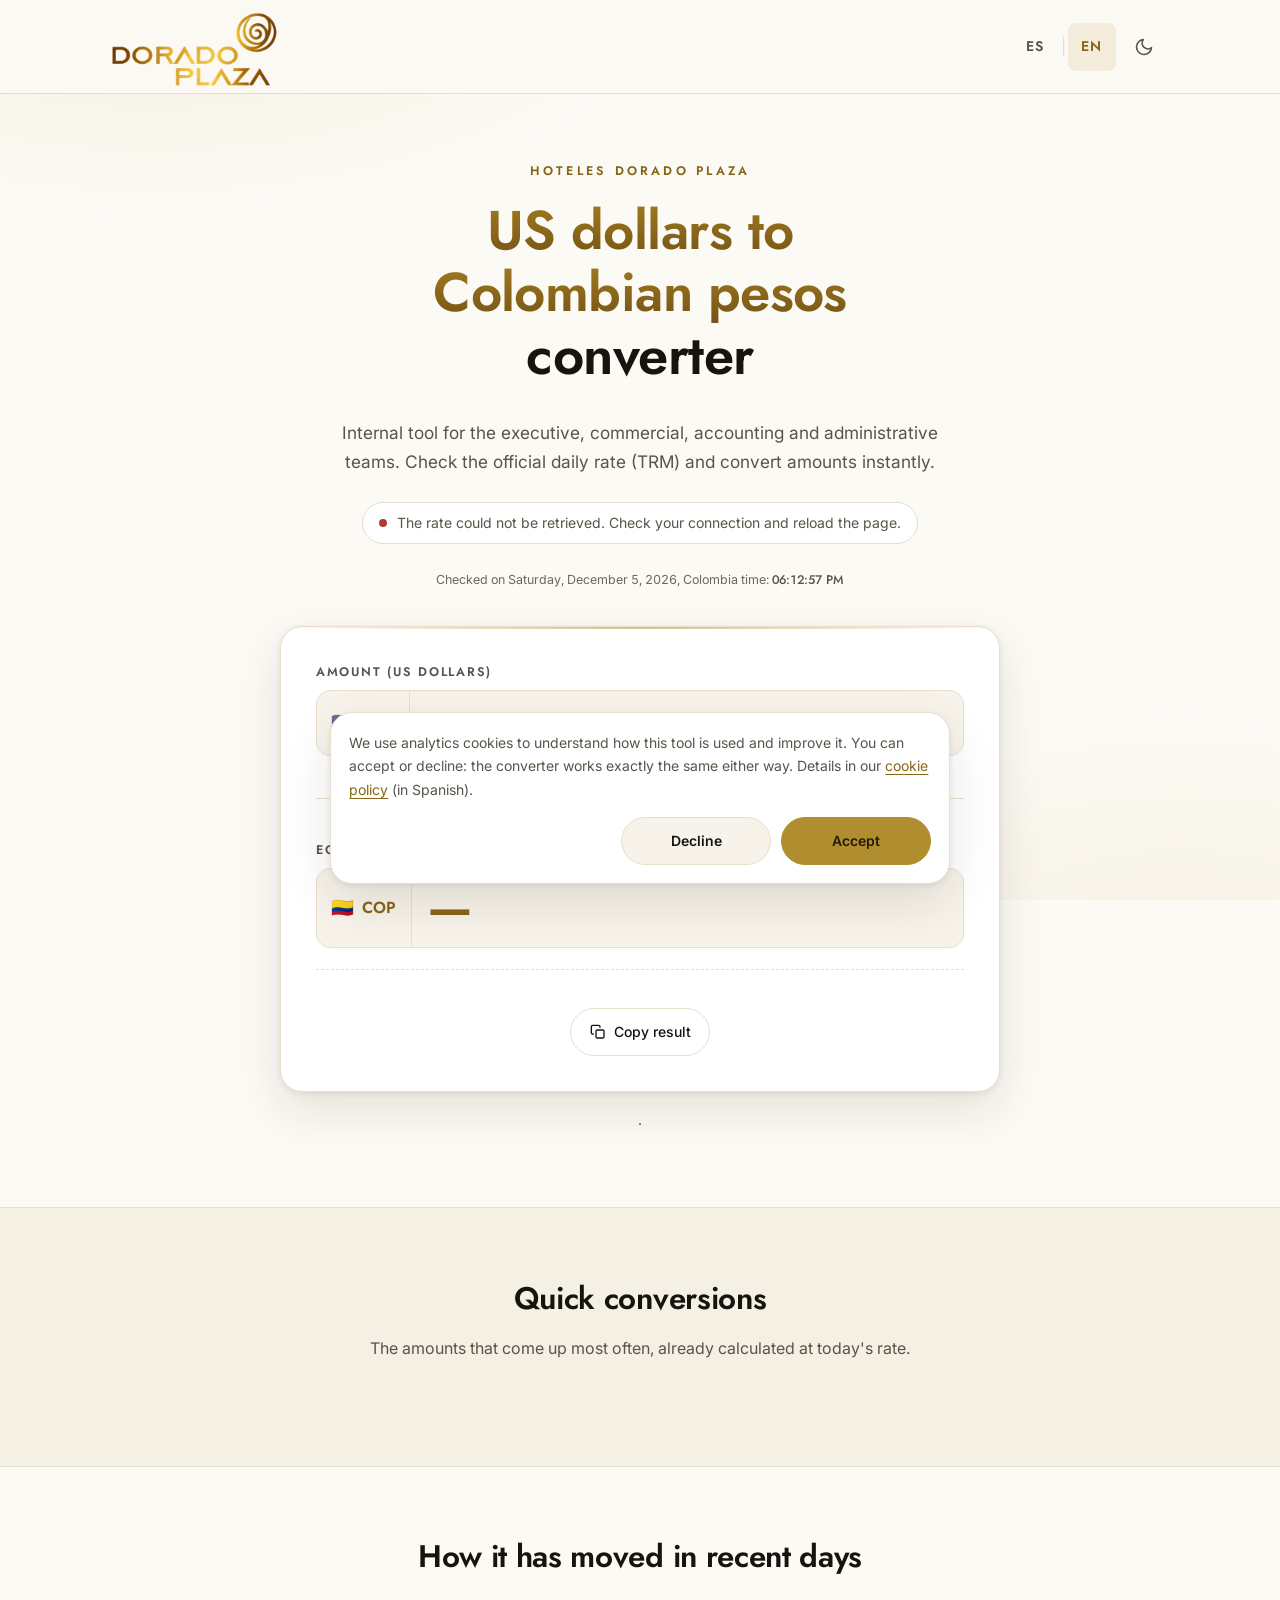
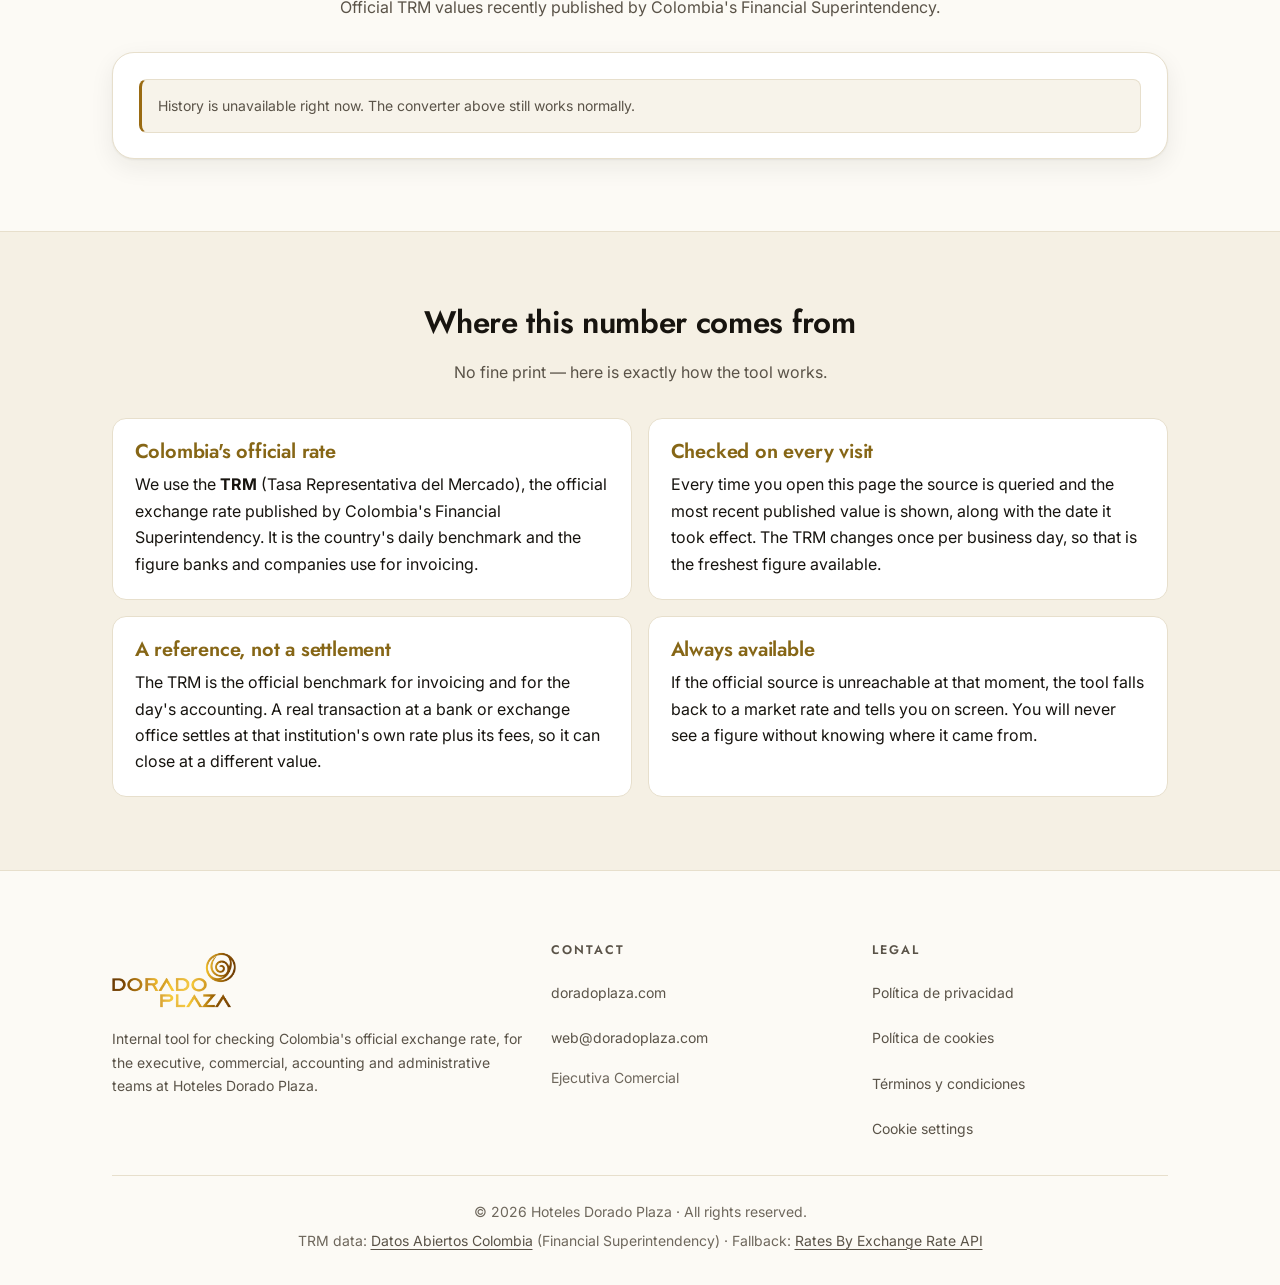
==== en/index.html @ 60d84f9d "Add files via upload" ====
<!DOCTYPE html>
<!-- ===========================================================
     CONVERTIDOR USD ⇄ COP — Hoteles Dorado Plaza
     Archivo: en/index.html (versión en INGLÉS)
     Qué es: herramienta de conversión de dólares estadounidenses a
             pesos colombianos y viceversa, con la TRM oficial.
     Para quién: las áreas EJECUTIVA, COMERCIAL, CONTABLE y
             ADMINISTRATIVA del hotel. NO es una herramienta para
             huéspedes: es un instrumento de trabajo interno.
     Función: consultar la TRM del día para facturar, cotizar y
              cuadrar cuentas. No es una página de venta y por eso no
              lleva CTAs comerciales.
     Sentido por defecto: en inglés arranca en USD → COP (quien entra
             en inglés llega con dólares). En español arranca al revés.
     Depende de: css/styles.css y js/script.js
     Versión en español (prioritaria): ../index.html
     =========================================================== -->
<html lang="en">
<head>
  <meta charset="UTF-8">
  <meta name="viewport" content="width=device-width, initial-scale=1">

  <!-- ===========================================================
       SEO — título, descripción y canonical
       Ojo: el dominio final está {POR CONFIRMAR}. Mientras tanto se
       usa la URL provisional de Cloudflare Pages. Cuando JX tenga el
       dominio, hay que cambiarlo aquí, en en/index.html, en las
       páginas legales, en sitemap.xml, robots.txt y llms.txt.
       =========================================================== -->
  <title>US Dollar to Colombian Peso Converter | Hoteles Dorado Plaza</title>
  <meta name="description" content="Check Colombia's official daily exchange rate (TRM) and convert US dollars to Colombian pesos. Internal tool by Hoteles Dorado Plaza for its executive, commercial and accounting teams.">
  <link rel="canonical" href="https://convertidor-dorado-plaza.pages.dev/en/">
  <meta name="robots" content="index, follow, max-snippet:-1, max-image-preview:large, max-video-preview:-1">
  <meta name="author" content="Hoteles Dorado Plaza">
  <!-- El color de la barra del navegador en móvil. Arranca en blanco
       porque el tema claro es el primordial; el JS lo cambia si el
       usuario activa el modo oscuro. -->
  <meta name="theme-color" content="#FFFFFF" id="meta-tema">

  <!-- ===========================================================
       ANTI-PARPADEO DEL TEMA
       Qué es: la ÚNICA porción de JavaScript embebida en el HTML de
       todo el proyecto. Es una excepción deliberada a la regla de
       "todo el JS va en js/script.js", y tiene un motivo concreto:

       js/script.js se carga con defer, o sea que corre DESPUÉS de que
       el navegador pinta la página. Si el usuario dejó activado el modo
       oscuro, la página se pintaría primero en blanco y medio segundo
       después saltaría a negro. Ese fogonazo blanco es muy molesto de
       noche, que es justo cuando se usa el modo oscuro.

       Esto se ejecuta antes de pintar nada y deja el tema ya puesto.
       Por eso va aquí, es mínimo y no hace nada más.
       ⚠ Si se cambia la clave "dp_tema_v1", cambiarla también en
         CFG.TEMA_KEY de js/script.js.
       =========================================================== -->
  <script>
    (function () {
      try {
        if (localStorage.getItem("dp_tema_v1") === "oscuro") {
          document.documentElement.setAttribute("data-tema", "oscuro");
          var m = document.getElementById("meta-tema");
          if (m) m.setAttribute("content", "#0E0E10");
        }
      } catch (e) { /* modo incógnito: se queda en el tema claro */ }
    })();
  </script>

  <!-- Idiomas: el x-default apunta al español porque es la versión prioritaria -->
  <link rel="alternate" hreflang="es" href="https://convertidor-dorado-plaza.pages.dev/">
  <link rel="alternate" hreflang="en" href="https://convertidor-dorado-plaza.pages.dev/en/">
  <link rel="alternate" hreflang="x-default" href="https://convertidor-dorado-plaza.pages.dev/">
  <link rel="sitemap" type="application/xml" href="../sitemap.xml">

  <!-- Open Graph — vista previa al compartir en WhatsApp, Facebook, etc.
       La URL de la imagen va ABSOLUTA: si es relativa, no se muestra. -->
  <meta property="og:type" content="website">
  <meta property="og:site_name" content="Hoteles Dorado Plaza">
  <meta property="og:locale" content="en_US">
  <meta property="og:locale:alternate" content="es_CO">
  <meta property="og:title" content="US Dollar to Colombian Peso Converter | Hoteles Dorado Plaza">
  <meta property="og:description" content="Colombia's official daily rate (TRM) and USD ⇄ COP conversion. Internal tool by Hoteles Dorado Plaza for its executive, commercial and accounting teams.">
  <meta property="og:url" content="https://convertidor-dorado-plaza.pages.dev/en/">
  <meta property="og:image" content="https://convertidor-dorado-plaza.pages.dev/img/og-convertidor-dolar-peso-dorado-plaza.webp">
  <meta property="og:image:width" content="1200">
  <meta property="og:image:height" content="630">
  <meta property="og:image:alt" content="US dollar to Colombian peso converter by Hoteles Dorado Plaza">

  <meta name="twitter:card" content="summary_large_image">
  <meta name="twitter:title" content="US Dollar to Colombian Peso Converter | Hoteles Dorado Plaza">
  <meta name="twitter:description" content="Colombia's official daily rate (TRM) and USD ⇄ COP conversion for the administrative teams at Hoteles Dorado Plaza.">
  <meta name="twitter:image" content="https://convertidor-dorado-plaza.pages.dev/img/og-convertidor-dolar-peso-dorado-plaza.webp">

  <!-- Geo tags: la cadena opera en Cartagena y Barranquilla, Colombia -->
  <meta name="geo.region" content="CO">
  <meta name="geo.placename" content="Cartagena de Indias, Colombia">

  <!-- Iconos. Única excepción a la regla WebP: ningún navegador
       soporta favicons en WebP. -->
  <link rel="icon" href="../img/favicon.ico" sizes="any">
  <link rel="icon" type="image/png" href="../img/favicon.png">
  <link rel="apple-touch-icon" href="../img/apple-touch-icon.png">
  <link rel="manifest" href="../site.webmanifest">

  <!-- Tipografías cargadas sin bloquear el render (preload + onload).
       Jost para títulos y cifras (geométrica, del mismo aire que el
       logo) e Inter para el texto corrido. -->
  <link rel="preconnect" href="https://fonts.googleapis.com">
  <link rel="preconnect" href="https://fonts.gstatic.com" crossorigin>
  <link rel="preload" as="style"
        href="https://fonts.googleapis.com/css2?family=Inter:wght@400;500;600&family=Jost:wght@400;500;600&display=swap"
        onload="this.onload=null;this.rel='stylesheet'">
  <noscript>
    <link rel="stylesheet"
          href="https://fonts.googleapis.com/css2?family=Inter:wght@400;500;600&family=Jost:wght@400;500;600&display=swap">
  </noscript>

  <link rel="stylesheet" href="../css/styles.css">

  <!-- ===========================================================
       JSON-LD — datos estructurados
       Qué incluye: WebSite, la Organización (la cadena hotelera) y
       WebApplication (esto es una herramienta, no una tienda; por eso
       no lleva Product ni Offer).
       Ojo: los datos marcados {POR CONFIRMAR} deben completarse antes
       de publicar, nunca inventarse.
       =========================================================== -->
  <script type="application/ld+json">
  {
    "@context": "https://schema.org",
    "@graph": [
      {
        "@type": "WebSite",
        "@id": "https://convertidor-dorado-plaza.pages.dev/en/#website",
        "url": "https://convertidor-dorado-plaza.pages.dev/en/",
        "name": "USD ⇄ COP Converter · Hoteles Dorado Plaza",
        "inLanguage": "en-US",
        "publisher": { "@id": "https://convertidor-dorado-plaza.pages.dev/#organizacion" }
      },
      {
        "@type": "Organization",
        "@id": "https://convertidor-dorado-plaza.pages.dev/#organizacion",
        "name": "Hoteles Dorado Plaza",
        "url": "https://doradoplaza.com/",
        "logo": "https://convertidor-dorado-plaza.pages.dev/img/logo-hoteles-dorado-plaza.webp",
        "areaServed": "CO",
        "email": "web@doradoplaza.com",
        "contactPoint": {
          "@type": "ContactPoint",
          "contactType": "Ejecutiva Comercial",
          "email": "web@doradoplaza.com",
          "areaServed": "CO",
          "availableLanguage": ["es", "en"]
        }
      },
      {
        "@type": "WebApplication",
        "@id": "https://convertidor-dorado-plaza.pages.dev/en/#app",
        "name": "US dollar to Colombian peso converter",
        "url": "https://convertidor-dorado-plaza.pages.dev/en/",
        "applicationCategory": "FinanceApplication",
        "operatingSystem": "All (web browser)",
        "inLanguage": ["es-CO", "en-US"],
        "isAccessibleForFree": true,
        "offers": { "@type": "Offer", "price": "0", "priceCurrency": "COP" },
        "publisher": { "@id": "https://convertidor-dorado-plaza.pages.dev/#organizacion" }
      }
    ]
  }
  </script>
</head>

<body>
  <!-- Skip link: primer elemento enfocable, para navegación por teclado -->
  <a class="skip-link" href="#contenido">Skip to content</a>

  <!-- ===========================================================
       SECCIÓN: CABECERA
       Qué es: barra fija con el logo del hotel y el selector ES | EN.
       Función: identidad de marca y cambio de idioma manual.
       Depende de: .cabecera en css/styles.css
       =========================================================== -->
  <header class="cabecera">
    <div class="contenedor cabecera__fila">
      <a class="cabecera__logo" href="index.html" aria-label="Hoteles Dorado Plaza converter, back to top">
        <img src="../img/logo-hoteles-dorado-plaza.webp"
             alt="Hoteles Dorado Plaza logo"
             width="900" height="493" fetchpriority="high">
      </a>

      <!-- Los enlaces internos van en ruta RELATIVA (../index.html desde /en/)
           y no en ruta absoluta (/, /en/). Así la web funciona igual abierta
           desde una carpeta local, desde una subcarpeta del hosting o desde
           la raíz del dominio. La URL "oficial" para buscadores la fija el
           canonical del <head>, que sí es absoluta. -->
      <div class="acciones-cabecera">
        <nav class="idioma" aria-label="Language selector">
          <a class="idioma__link" href="../index.html" data-idioma="es" lang="es"
             aria-label="Ver esta página en español">ES</a>
          <span class="idioma__sep" aria-hidden="true">|</span>
          <a class="idioma__link" href="index.html" aria-current="page" data-idioma="en" lang="en"
             aria-label="View this page in English">EN</a>
        </nav>

        <!-- Botón de tema. El aria-label y el aria-pressed los mantiene
             al día js/script.js; aquí van con el valor del tema claro,
             que es con el que siempre abre la web. -->
        <button class="btn-tema" id="btn-tema" type="button"
                aria-pressed="false" aria-label="Switch to dark mode">
          <svg class="btn-tema__luna" viewBox="0 0 24 24" fill="none" stroke="currentColor"
               stroke-width="2" stroke-linecap="round" stroke-linejoin="round" aria-hidden="true">
            <path d="M21 12.8A9 9 0 1 1 11.2 3a7 7 0 0 0 9.8 9.8Z"></path>
          </svg>
          <svg class="btn-tema__sol" viewBox="0 0 24 24" fill="none" stroke="currentColor"
               stroke-width="2" stroke-linecap="round" stroke-linejoin="round" aria-hidden="true">
            <circle cx="12" cy="12" r="4"></circle>
            <path d="M12 2v2M12 20v2M4.9 4.9l1.4 1.4M17.7 17.7l1.4 1.4M2 12h2M20 12h2M4.9 19.1l1.4-1.4M17.7 6.3l1.4-1.4"></path>
          </svg>
        </button>
      </div>
    </div>
  </header>

  <main id="contenido">

    <!-- ===========================================================
         SECCIÓN: HERO
         Qué es: título de la herramienta, explicación en una línea y
                 la píldora con el estado de la tasa.
         Función: que en dos segundos se entienda qué hace y con qué
                  dato trabaja.
         Depende de: .hero y .estado en css/styles.css; el texto de
                     #estado-texto lo escribe js/script.js
         =========================================================== -->
    <section class="hero">
      <div class="contenedor">
        <span class="hero__marca">Hoteles Dorado Plaza</span>

        <!-- ▼▼▼ ZONA EDITABLE · TEXTOS ▼▼▼
             QUÉ CAMBIAR: solo el título (h1) y el párrafo de abajo.
             CÓMO: cambia el texto que está entre > y < sin borrar las etiquetas.
             LÍMITE: título máx. 45 caracteres; párrafo máx. 180 caracteres
                     (más largo desacomoda el hero en pantallas de 380px).

             ⚠ EL h1 DICE EL SENTIDO EN QUE ABRE ESTE IDIOMA.
               En inglés abre en dólares → pesos, así que el h1 dice
               "US dollars to Colombian pesos". En ../index.html abre al revés
               y el h1 dice lo contrario. Los dos son correctos: NO igualarlos.
               Si algún día se cambia el sentido de arranque (estado.sentido
               en js/script.js), hay que cambiar también este título.

             ⚠ SE REPITE EN: el <title>, la meta description y el og:title
               del <head> de ESTE archivo, que aquí sí van en el mismo sentido.

             NO TOCAR: class, span, em, ni nada fuera de esta zona.
        -->
        <h1><em>US dollars to Colombian pesos</em> converter</h1>
        <p class="hero__bajada">
          Internal tool for the executive, commercial, accounting and administrative
          teams. Check the official daily rate (TRM) and convert amounts instantly.
        </p>
        <!-- ▲▲▲ FIN ZONA EDITABLE · TEXTOS ▲▲▲ -->

        <!-- Píldora de estado: qué tasa se usa y de qué fecha es.
             Empieza en "consultando" y el JS la completa al recibir el dato. -->
        <p class="estado is-cargando" id="estado" role="status" aria-live="polite">
          <span class="estado__punto" aria-hidden="true"></span>
          <span id="estado-texto">Checking today's rate…</span>
        </p>

        <!-- Sello de consulta: fecha larga y hora exacta de Colombia, con el
             reloj corriendo. Para el área contable es el respaldo de "a qué
             hora exacta se consultó esta tasa" al adjuntarla a un soporte.
             Lo rellena y lo refresca cada segundo js/script.js.
             Ojo: la hora es SIEMPRE la de Colombia (America/Bogota), aunque
             el computador esté configurado en otro país. -->
        <p class="estado-hora">
          <span id="hora-etiqueta"></span>
          <span class="estado-hora__reloj" id="hora-reloj"></span>
        </p>
      </div>
    </section>

    <!-- ===========================================================
         SECCIÓN: CONVERSOR
         Qué es: la calculadora en sí — campo de monto, botón para
                 invertir monedas y resultado grande.
         Función: es la razón de existir de la página. Todo lo demás
                  es apoyo.
         Depende de: .tarjeta, .campo y .resultado en css/styles.css;
                     toda la lógica está en js/script.js
         Nota: el campo empieza deshabilitado y el JS lo habilita
               cuando ya hay una tasa cargada, para que nadie escriba
               sobre un resultado vacío.
         =========================================================== -->
    <section class="conversor" aria-labelledby="titulo-conversor">
      <div class="contenedor">
        <h2 id="titulo-conversor" class="sr-only">Currency calculator</h2>

        <div class="tarjeta">
          <!-- Campo de entrada.
               ⚠ En inglés el conversor arranca en USD → COP y en español al
               revés (COP → USD). No es un descuido: quien entra en inglés
               llega con dólares; quien trabaja aquí piensa en pesos. El
               estado inicial lo fija js/script.js leyendo el <html lang>,
               así que si aquí se cambian las monedas hay que cambiarlo allá. -->
          <div class="campo">
            <label class="campo__etiqueta" for="monto" id="etiqueta-origen">Amount (US dollars)</label>
            <div class="campo__caja">
              <span class="campo__moneda" id="moneda-origen">
                <span class="campo__bandera" aria-hidden="true">🇺🇸</span> USD
              </span>
              <input class="campo__input" id="monto" type="text" inputmode="decimal"
                     value="100" placeholder="100" autocomplete="off" disabled
                     aria-describedby="resultado-detalle">
            </div>
          </div>

          <!-- Botón de invertir el sentido de la conversión -->
          <div class="invertir-fila">
            <button class="btn-invertir" id="btn-invertir" type="button"
                    aria-label="Swap: convert the other way around">
              <svg viewBox="0 0 24 24" fill="none" stroke="currentColor" stroke-width="2"
                   stroke-linecap="round" stroke-linejoin="round" aria-hidden="true">
                <path d="M7 4v13M7 17l-3-3M7 17l3-3"></path>
                <path d="M17 20V7M17 7l3 3M17 7l-3 3"></path>
              </svg>
            </button>
          </div>

          <!-- Campo de salida (solo lectura visual: el valor sale abajo) -->
          <div class="campo">
            <span class="campo__etiqueta" id="etiqueta-destino">Equals (Colombian pesos)</span>
            <div class="campo__caja">
              <span class="campo__moneda" id="moneda-destino">
                <span class="campo__bandera" aria-hidden="true">🇨🇴</span> COP
              </span>
              <output class="campo__input campo__salida" id="resultado" for="monto" aria-live="polite">—</output>
            </div>
          </div>

          <!-- Resultado en grande + acción de copiar -->
          <div class="resultado">
            <p class="resultado__detalle" id="resultado-detalle"></p>
            <div class="resultado__acciones">
              <button class="btn-sec" id="btn-copiar" type="button" data-copiar="">
                <svg viewBox="0 0 24 24" fill="none" stroke="currentColor" stroke-width="2"
                     stroke-linecap="round" stroke-linejoin="round" aria-hidden="true">
                  <rect x="9" y="9" width="12" height="12" rx="2"></rect>
                  <path d="M5 15H4a2 2 0 0 1-2-2V4a2 2 0 0 1 2-2h9a2 2 0 0 1 2 2v1"></path>
                </svg>
                <span class="btn-sec__txt">Copy result</span>
              </button>
            </div>
          </div>
        </div>

        <!-- Referencias inversas. El JS las rellena con la tasa vigente. -->
        <p class="resultado__detalle referencias">
          <span id="ref-usd"></span> · <span id="ref-cop"></span>
        </p>
      </div>
    </section>

    <!-- ===========================================================
         SECCIÓN: EQUIVALENCIAS RÁPIDAS
         Qué es: montos frecuentes ya convertidos.
         Función: resolver de un vistazo los montos que más se repiten
                  en el día a día administrativo, sin escribir nada.
                  Cambia sola al invertir el sentido.
         Depende de: #tabla-equivalencias, que rellena js/script.js
         =========================================================== -->
    <section class="bloque bloque--alt" aria-labelledby="titulo-equivalencias">
      <div class="contenedor">
        <div class="bloque__cabeza">
          <h2 id="titulo-equivalencias">Quick conversions</h2>
          <p>The amounts that come up most often, already calculated at today's rate.</p>
        </div>
        <ul class="equivalencias" id="tabla-equivalencias"></ul>
      </div>
    </section>

    <!-- ===========================================================
         SECCIÓN: HISTORIAL DE 7 DÍAS
         Qué es: gráfico de línea y lista con los últimos valores.
         Función: dar contexto — si el dólar viene subiendo o bajando.
         Depende de: #historial-caja, #grafico-historial y
                     #lista-historial; los dibuja js/script.js con los
                     datos de la fuente oficial.
         Ojo: si la fuente oficial no responde, aquí sale una nota y la
              conversión de arriba sigue funcionando igual.
         =========================================================== -->
    <section class="bloque" aria-labelledby="titulo-historial">
      <div class="contenedor">
        <div class="bloque__cabeza">
          <h2 id="titulo-historial">How it has moved in recent days</h2>
          <p>Official TRM values recently published by Colombia's Financial Superintendency.</p>
        </div>

        <div class="historial__caja" id="historial-caja">
          <div class="historial__grafico" id="grafico-historial"></div>
          <ul class="historial__lista" id="lista-historial"></ul>
        </div>
      </div>
    </section>

    <!-- ===========================================================
         SECCIÓN: INFORMACIÓN
         Qué es: cuatro tarjetas explicando la TRM, cada cuánto se
                 consulta, el alcance de la herramienta y qué pasa si
                 la fuente oficial no responde.
         Función: transparencia y SEO real — este texto está escrito en
                  el HTML, no inyectado por JavaScript.
         Ojo: es la última sección de la página. Aquí abajo iba el
              acordeón de preguntas frecuentes, retirado por decisión
              de JX. No reponerlo sin que él lo pida.
         =========================================================== -->
    <section class="bloque bloque--alt" aria-labelledby="titulo-info">
      <div class="contenedor">
        <div class="bloque__cabeza">
          <h2 id="titulo-info">Where this number comes from</h2>
          <p>No fine print — here is exactly how the tool works.</p>
        </div>

        <div class="info">
          <article class="info__tarjeta">
            <h3>Colombia's official rate</h3>
            <p>
              We use the <strong>TRM</strong> (Tasa Representativa del Mercado), the official
              exchange rate published by Colombia's Financial Superintendency. It is the
              country's daily benchmark and the figure banks and companies use for invoicing.
            </p>
          </article>

          <article class="info__tarjeta">
            <h3>Checked on every visit</h3>
            <p>
              Every time you open this page the source is queried and the most recent published
              value is shown, along with the date it took effect. The TRM changes once per
              business day, so that is the freshest figure available.
            </p>
          </article>

          <article class="info__tarjeta">
            <h3>A reference, not a settlement</h3>
            <p>
              The TRM is the official benchmark for invoicing and for the day's accounting.
              A real transaction at a bank or exchange office settles at that institution's
              own rate plus its fees, so it can close at a different value.
            </p>
          </article>

          <article class="info__tarjeta">
            <h3>Always available</h3>
            <p>
              If the official source is unreachable at that moment, the tool falls back to a
              market rate and tells you on screen. You will never see a figure without knowing
              where it came from.
            </p>
          </article>
        </div>
      </div>
    </section>

  </main>

  <!-- ===========================================================
       SECCIÓN: PIE DE PÁGINA
       Qué es: enlace a la web del hotel, páginas legales, aviso de
               copyright y crédito de la fuente de datos.
       Función: cerrar el sitio con lo institucional y lo obligatorio.
       Ojo: esta página NO lleva crédito de JX Company — JX lo pidió
            expresamente para este proyecto.
       =========================================================== -->
  <footer class="pie">
    <div class="contenedor">
      <div class="pie__grid">

        <div>
          <div class="pie__logo">
            <img src="../img/logo-hoteles-dorado-plaza.webp"
                 alt="Hoteles Dorado Plaza logo"
                 width="900" height="493" loading="lazy">
          </div>
          <p class="pie__texto">
            Internal tool for checking Colombia's official exchange rate, for the executive,
            commercial, accounting and administrative teams at Hoteles Dorado Plaza.
          </p>
        </div>

        <!-- ▼▼▼ ZONA EDITABLE · CONTACTO ▼▼▼
             QUÉ CAMBIAR: la dirección web del hotel y el correo de contacto.
             CÓMO: cambia el texto entre > y <, y el href del enlace.
             EJEMPLO: href="https://doradoplaza.com/" → href="https://otrodominio.com/"
             LÍMITE: el correo debe ser uno real y atendido.
             ⚠ SE REPITE EN: el JSON-LD "Organization" → "url" (dentro del <head>
               de este archivo y de en/index.html), y en las tres páginas legales
               (privacidad.html, cookies.html, terminos.html).
               SI CAMBIA, HAY QUE CAMBIARLO EN TODOS.
             NO TOCAR: class, li, ul, ni nada fuera de esta zona.
        -->
        <nav aria-labelledby="pie-hotel">
          <h2 id="pie-hotel">Contact</h2>
          <ul class="pie__lista">
            <li>
              <a class="js-salida-hotel" href="https://doradoplaza.com/" target="_blank" rel="noopener">
                doradoplaza.com
              </a>
            </li>
            <li>
              <a href="mailto:web@doradoplaza.com">web@doradoplaza.com</a>
            </li>
            <li>
              <span class="pie__rol" lang="es">Ejecutiva Comercial</span>
            </li>
          </ul>
        </nav>
        <!-- ▲▲▲ FIN ZONA EDITABLE · CONTACTO ▲▲▲ -->

        <nav aria-labelledby="pie-legal">
          <h2 id="pie-legal">Legal</h2>
          <ul class="pie__lista">
            <li><a href="../privacidad.html" lang="es">Política de privacidad</a></li>
            <li><a href="../cookies.html" lang="es">Política de cookies</a></li>
            <li><a href="../terminos.html" lang="es">Términos y condiciones</a></li>
            <li><button class="pie__boton js-config-cookies" type="button">Cookie settings</button></li>
          </ul>
        </nav>
      </div>

      <div class="pie__legal">
        <p>© <span id="anio">2026</span> Hoteles Dorado Plaza · All rights reserved.</p>
        <p class="pie__fuente">
          TRM data: <a href="https://www.datos.gov.co/" target="_blank" rel="noopener">Datos Abiertos Colombia</a>
          (Financial Superintendency) · Fallback:
          <a href="https://www.exchangerate-api.com" target="_blank" rel="noopener">Rates By Exchange Rate API</a>
        </p>
      </div>
    </div>
  </footer>

  <!-- ===========================================================
       BANNER DE COOKIES
       Qué es: aviso de consentimiento con Aceptar y Rechazar del
               mismo peso visual.
       Función: cumplir la Resolución 32.126 de 2022 de la SIC —
                en Colombia el consentimiento debe ser previo y
                expreso. Google Analytics NO se carga hasta aceptar.
       Depende de: #cookies en css/styles.css y de la función
                   iniciarCookies() de js/script.js
       =========================================================== -->
  <aside class="cookies" id="cookies" aria-hidden="true" aria-label="Cookie notice">
    <p class="cookies__texto">
      We use analytics cookies to understand how this tool is used and improve it.
      You can accept or decline: the converter works exactly the same either way.
      Details in our <a href="../cookies.html" lang="es">cookie policy</a> (in Spanish).
    </p>
    <div class="cookies__botones">
      <button class="cookies__btn" id="cookies-rechazar" type="button">Decline</button>
      <button class="cookies__btn cookies__btn--ok" id="cookies-aceptar" type="button">Accept</button>
    </div>
  </aside>

  <script src="../js/script.js" defer></script>
</body>
</html>
---- css/styles.css ----
/* ===========================================================
   CONVERTIDOR USD ⇄ COP — Hoteles Dorado Plaza
   Archivo: css/styles.css
   Qué contiene: TODO el CSS del proyecto (no hay estilos embebidos
                 en el HTML ni en el JS).
   Relación con los demás archivos:
     - index.html y en/index.html usan estas clases.
     - 404.html y las páginas legales reutilizan el mismo sistema.
     - js/script.js añade/quita clases (.is-open, .is-error, .is-stale…);
       esas clases se definen aquí, no en el JS.
   Paleta: sacada del logo oficial de Dorado Plaza (degradado dorado).
           Sin neón, sin glows, sin degradados morados: acabado premium
           y serio.
   Temas: DOS. El claro (blanco + dorado) es el primordial y es con el
          que abre siempre la web. El oscuro es opcional, se activa con
          el botón de la cabecera y se recuerda en el navegador.
   =========================================================== */

/* ===========================================================
   VARIABLES — la fuente única de verdad del diseño
   Qué hace: define colores, tipografías, escalas, radios y sombras.
   Ojo: cualquier cosa nueva que se agregue al proyecto usa ESTAS
        variables. Nunca meter un hex suelto en el resto del archivo.

   DOS TEMAS
   ---------
   El tema CLARO (blanco + dorado del logo) es el primordial: es el que
   se ve siempre al entrar a la web. El tema OSCURO es opcional y se
   activa con el botón de la cabecera.

   Cómo funciona: el tema claro vive en :root, así que es el que manda
   por defecto. El oscuro solo redefine los colores dentro del bloque
   [data-tema="oscuro"], que el JS pone en la etiqueta <html>.

   ⚠ A propósito NO se usa @media (prefers-color-scheme): aunque el
   sistema del visitante esté en modo oscuro, la web abre en blanco.
   Es una decisión de marca de JX, no un descuido.

   ⚠ Regla al agregar colores: si un color tiene que verse distinto en
   cada tema, se define en LOS DOS bloques. Nunca dejar un color con
   una sola definición dentro de [data-tema="oscuro"].
   =========================================================== */
:root {
  /* --- Marca en tema CLARO ---
     Sobre blanco el dorado del logo (#C9A84C) no alcanza contraste
     para leerse, así que el dorado de TEXTO es una versión más honda
     del mismo color. El dorado claro se reserva para lo decorativo. */
  --oro-claro:   #E8C86A;   /* alto del degradado, solo decorativo */
  --oro:         #B08D2E;   /* dorado principal legible sobre blanco */
  --oro-hondo:   #6E4E14;   /* bajo del degradado; bordes y detalles */
  /* Dorado de TEXTO. Está medido contra los CUATRO fondos del tema
     (página, franja alterna, tarjeta e input): el peor caso es la
     franja alterna y ahí da 4.7:1, por encima del mínimo de 4.5. */
  --oro-texto:   #866616;
  --oro-tenue:   rgba(176, 141, 46, .13); /* fondos y bordes muy suaves */
  /* Degradado dorado de los títulos y del resultado grande. En claro va
     de medio a hondo para que la cifra se lea. Al ser texto grande el
     mínimo es 3:1; el peor caso aquí da 3.17:1. */
  --grad-oro-1:  #A88121;
  --grad-oro-2:  #6E4E14;
  --sobre-oro:   #241B06;   /* texto encima de un relleno dorado */

  /* --- Neutros en tema CLARO (blancos cálidos, nunca azulados) ---
     Ojo con el par --fondo / --superficie: el fondo NO es blanco puro,
     es un blanco cálido apenas teñido, y las tarjetas SÍ son blanco
     puro. Si los dos fueran #FFFFFF la tarjeta del conversor quedaría
     invisible: solo se vería por el borde de 1px. Con esta diferencia
     mínima la tarjeta "flota" sin necesidad de sombras marcadas. */
  --fondo:       #FCFAF5;   /* fondo general: blanco cálido */
  --fondo-alt:   #F5F0E4;   /* franjas alternas, para dar ritmo */
  --superficie:  #FFFFFF;   /* tarjetas y cajas: blanco puro, elevado */
  --superficie-2:#F7F3EA;   /* inputs y elementos internos: hundidos */
  --borde:       #E7DFCC;   /* bordes sutiles, con un punto de dorado */
  --texto:       #17140F;   /* texto principal (17:1) */
  --texto-suave: #5A5348;   /* texto secundario y ayudas (7.4:1) */
  --texto-tenue: #6E675C;   /* legales y notas al pie (5.4:1) */
  --cabecera:    rgba(252, 250, 245, .88); /* barra superior translúcida */

  /* --- Estados (usados en avisos, nunca como decoración) --- */
  --ok:      #2E7D4F;
  --alerta:  #9A6B12;
  --error:   #B03A32;

  /* --- Textura de fondo: dos halos dorados casi imperceptibles --- */
  --halo-1:  rgba(201, 168, 76, .16);
  --halo-2:  rgba(201, 168, 76, .11);

  /* --- Tipografías: máximo 2 familias --- */
  --font-titulo: "Jost", "Trebuchet MS", system-ui, sans-serif;
  --font-texto:  "Inter", system-ui, -apple-system, "Segoe UI", Roboto, sans-serif;
  /* Tabular: números de ancho fijo para que el resultado no "baile"
     mientras el visitante escribe. Detalle de acabado importante. */
  --font-num: "Jost", ui-monospace, "SF Mono", monospace;

  /* --- Escala de tamaños (fluida con clamp: escala sola de 380px a TV) --- */
  --t-display: clamp(2rem, 1.2rem + 3.4vw, 3.4rem);
  --t-h2:      clamp(1.35rem, 1.05rem + 1.3vw, 1.95rem);
  --t-h3:      clamp(1.05rem, .95rem + .5vw, 1.25rem);
  --t-base:    1rem;
  --t-chico:   .875rem;
  --t-mini:    .78rem;
  --t-resultado: clamp(1.9rem, 1.1rem + 3.6vw, 3.1rem);

  /* --- Radios, sombras y espaciados --- */
  --r-chico:  8px;
  --r-medio:  14px;
  --r-grande: 22px;
  /* Sombras del tema claro: sobre blanco una sombra negra fuerte ensucia.
     Van en marrón muy diluido, del mismo palo que el dorado. */
  --sombra:      0 1px 2px rgba(35,28,10,.06), 0 8px 24px rgba(35,28,10,.07);
  --sombra-alta: 0 2px 6px rgba(35,28,10,.08), 0 18px 48px rgba(35,28,10,.11);
  --gap:      1rem;
  --gap-2:    1.5rem;
  --seccion:  clamp(2.75rem, 1.8rem + 3.4vw, 4.75rem); /* padding vertical */
  --ancho:    1120px;  /* ancho máximo del contenido en pantallas grandes */

  --transicion: 180ms cubic-bezier(.4,0,.2,1);

  /* Le dice al navegador de qué color pintar los controles nativos
     (barras de scroll, menús desplegables). Sin esto, en tema oscuro
     las barras de scroll se quedan blancas. */
  color-scheme: light;
}

/* ===========================================================
   TEMA OSCURO — opcional, se activa con el botón de la cabecera
   Qué hace: redefine SOLO los colores. Tamaños, radios, espaciados
   y tipografías son los mismos en los dos temas.
   Cómo se activa: js/script.js pone data-tema="oscuro" en <html>.
   Ojo: esta es la paleta original del proyecto, la que salió del logo
        sobre fondo oscuro. No se perdió: pasó a ser la alternativa.
   =========================================================== */
[data-tema="oscuro"] {
  /* Sobre negro el dorado sí se lee tal cual sale del logo. */
  --oro-claro:   #E8C86A;
  --oro:         #C9A84C;
  --oro-hondo:   #8A5A22;
  --oro-texto:   #E8C86A;   /* aquí el dorado de texto sí es el claro */
  --oro-tenue:   rgba(201, 168, 76, .16);
  --grad-oro-1:  #E8C86A;
  --grad-oro-2:  #C9A84C;
  --sobre-oro:   #14100A;

  --fondo:       #0E0E10;
  --fondo-alt:   #131315;
  --superficie:  #1A1A1D;
  --superficie-2:#212125;
  --borde:       #2A2A2F;
  --texto:       #F2EFE9;
  --texto-suave: #A8A29A;
  /* Aclarado respecto del #6F6A63 original: sobre negro daba 3.6:1 y no
     llegaba al mínimo legible. Ahora cumple sobre los tres fondos del
     tema (página, tarjeta e input). Importa porque de este color van el
     reloj de consulta, los legales del pie y el placeholder. */
  --texto-tenue: #8F8A81;
  --cabecera:    rgba(14, 14, 16, .9);

  --ok:      #6FBF8B;
  --alerta:  #E0A94B;
  --error:   #D9736B;

  --halo-1:  rgba(201, 168, 76, .055);
  --halo-2:  rgba(201, 168, 76, .04);

  --sombra:      0 1px 2px rgba(0,0,0,.34), 0 8px 24px rgba(0,0,0,.28);
  --sombra-alta: 0 2px 6px rgba(0,0,0,.4),  0 18px 48px rgba(0,0,0,.42);

  color-scheme: dark;
}

/* ===========================================================
   RESET Y BASE
   Qué hace: normaliza el navegador y fija el fondo, el color y la
   tipografía base de todo el documento.
   =========================================================== */
*, *::before, *::after { box-sizing: border-box; }

html {
  -webkit-text-size-adjust: 100%;  /* evita que iOS agrande el texto solo */
  scroll-behavior: smooth;
}

body {
  margin: 0;
  background: var(--fondo);
  color: var(--texto);
  font-family: var(--font-texto);
  font-size: var(--t-base);
  line-height: 1.65;
  /* Textura muy tenue: dos halos dorados casi imperceptibles que evitan
     que el fondo quede plano, sin caer en glows ni blobs de colores.
     Funciona en los dos temas: en blanco da un tinte cálido de crema,
     en oscuro levanta el negro. La intensidad la fija cada tema. */
  background-image:
    radial-gradient(900px 460px at 12% -8%,  var(--halo-1), transparent 62%),
    radial-gradient(760px 420px at 92% 108%, var(--halo-2), transparent 62%);
  background-attachment: fixed;
  overflow-x: hidden;  /* red de seguridad contra scroll horizontal */
  /* El cambio de tema se nota como una transición corta, no como un
     parpadeo brusco. Mismo tiempo que el resto del sistema. */
  transition: background-color var(--transicion), color var(--transicion);
}

img { max-width: 100%; height: auto; display: block; }

a { color: var(--oro-texto); text-decoration-thickness: 1px; text-underline-offset: 3px; }

h1, h2, h3 {
  font-family: var(--font-titulo);
  font-weight: 600;
  line-height: 1.15;
  letter-spacing: -.01em;
  margin: 0 0 .6em;
}
h1 { font-size: var(--t-display); }
h2 { font-size: var(--t-h2); }
h3 { font-size: var(--t-h3); }
p  { margin: 0 0 1em; }

/* Foco visible en todo lo enfocable: requisito de accesibilidad.
   Sin esto, quien navega con teclado no sabe dónde está parado. */
:focus-visible {
  outline: 2px solid var(--oro-texto);
  outline-offset: 3px;
  border-radius: 4px;
}

/* Contenedor central: limita el ancho en TV y da aire lateral en móvil */
.contenedor {
  width: 100%;
  max-width: var(--ancho);
  margin-inline: auto;
  padding-inline: clamp(1rem, .55rem + 1.9vw, 2rem);
}

/* Texto solo para lectores de pantalla (etiquetas de formularios, avisos) */
.sr-only {
  position: absolute; width: 1px; height: 1px;
  padding: 0; margin: -1px; overflow: hidden;
  clip: rect(0 0 0 0); white-space: nowrap; border: 0;
}

/* Skip link: primer elemento enfocable de la página, salta al contenido */
.skip-link {
  position: absolute; left: 8px; top: -100px;
  z-index: 200;
  background: var(--oro); color: var(--sobre-oro);
  font-weight: 700; padding: .7rem 1.1rem;
  border-radius: var(--r-chico);
  transition: top var(--transicion);
}
.skip-link:focus { top: 8px; }

/* ===========================================================
   CABECERA
   Qué es: barra superior fija con el logo y el selector de idioma.
   Función: identidad de marca siempre visible y cambio ES/EN a mano.
   Depende de: js/script.js no la toca; es CSS puro.
   =========================================================== */
.cabecera {
  position: sticky; top: 0; z-index: 60;
  background: var(--cabecera);
  backdrop-filter: blur(10px);
  border-bottom: 1px solid var(--borde);
  padding-top: env(safe-area-inset-top); /* respeta el notch del iPhone */
}
.cabecera__fila {
  display: flex; align-items: center; justify-content: space-between;
  gap: var(--gap);
  min-height: 64px;
}
.cabecera__logo { display: flex; align-items: center; }
.cabecera__logo img { width: 148px; height: auto; }

/* Selector de idioma ES | EN — discreto, nunca compite con el logo */
.idioma { display: flex; align-items: center; gap: 2px; }
.idioma__link {
  display: inline-flex; align-items: center; justify-content: center;
  min-width: 48px; min-height: 48px;   /* táctil mínimo obligatorio */
  font-family: var(--font-titulo);
  font-size: var(--t-chico); font-weight: 600; letter-spacing: .08em;
  color: var(--texto-suave); text-decoration: none;
  border-radius: var(--r-chico);
  transition: color var(--transicion), background var(--transicion);
}
/* Idioma activo. Se marcan los dos valores de aria-current a propósito:
   "page" en el convertidor (esa SÍ es la página actual) y "true" en las
   legales y la 404 (ahí solo indica el idioma en el que estás). */
.idioma__link[aria-current="page"],
.idioma__link[aria-current="true"] {
  color: var(--oro-texto);
  background: var(--oro-tenue);
}
.idioma__sep { color: var(--borde); }

/* ===========================================================
   BOTÓN DE TEMA (claro ⇄ oscuro)
   Qué es: el botón redondo de la cabecera, al lado del selector de
           idioma. Muestra una luna en tema claro (lo que vas a activar)
           y un sol en tema oscuro.
   Función: dar la alternativa oscura sin quitarle el protagonismo al
            blanco, que es el tema con el que siempre abre la web.
   Depende de: js/script.js pone data-tema en <html> y cambia el
               aria-label y el aria-pressed del botón.
   =========================================================== */
.acciones-cabecera { display: flex; align-items: center; gap: .25rem; }

.btn-tema {
  width: 48px; height: 48px; flex-shrink: 0;   /* táctil mínimo */
  display: grid; place-items: center;
  background: transparent;
  border: 1px solid transparent;
  border-radius: 50%;
  color: var(--texto-suave); cursor: pointer;
  transition: color var(--transicion), background var(--transicion),
              border-color var(--transicion);
}
.btn-tema svg { width: 20px; height: 20px; }
/* Un solo botón con los dos iconos dentro: se muestra el que toca.
   Así no hay que reconstruir el botón al cambiar de tema. */
.btn-tema__luna { display: block; }
.btn-tema__sol  { display: none; }
[data-tema="oscuro"] .btn-tema__luna { display: none; }
[data-tema="oscuro"] .btn-tema__sol  { display: block; }

/* ===========================================================
   HERO — presentación de la herramienta
   Qué es: título, bajada y la píldora con el estado de la tasa.
   Función: dejar claro en dos segundos qué hace esto y con qué dato.
   =========================================================== */
.hero { padding: calc(var(--seccion) * .85) 0 calc(var(--seccion) * .5); text-align: center; }
.hero__marca {
  display: inline-block;
  font-family: var(--font-titulo);
  font-size: var(--t-mini); font-weight: 600;
  letter-spacing: .26em; text-transform: uppercase;
  color: var(--oro-texto); margin-bottom: 1.1rem;
}
.hero h1 { max-width: 16ch; margin-inline: auto; }
.hero h1 em {
  font-style: normal;
  background: linear-gradient(180deg, var(--grad-oro-1), var(--grad-oro-2));
  -webkit-background-clip: text; background-clip: text;
  -webkit-text-fill-color: transparent; color: transparent;
}
.hero__bajada {
  max-width: 58ch; margin: 0 auto;
  color: var(--texto-suave);
  font-size: clamp(.95rem, .9rem + .3vw, 1.08rem);
}

/* ===========================================================
   PÍLDORA DE ESTADO DE LA TASA
   Qué es: el aviso "Tasa actualizada al …" con la fuente del dato.
   Función: transparencia — el visitante ve siempre de dónde sale
            el número y de qué fecha es.
   Depende de: js/script.js escribe #estado-texto y cambia las clases
               .is-cargando / .is-error / .is-stale / .is-respaldo.
   =========================================================== */
.estado {
  display: inline-flex; align-items: center; gap: .6rem;
  margin-top: 1.6rem; padding: .55rem 1rem;
  background: var(--superficie);
  border: 1px solid var(--borde);
  border-radius: 999px;
  font-size: var(--t-chico); color: var(--texto-suave);
  text-align: left;
}
.estado__punto {
  width: 8px; height: 8px; border-radius: 50%;
  background: var(--texto-tenue); flex-shrink: 0;
}
.estado.is-ok       .estado__punto { background: var(--ok); }
.estado.is-respaldo .estado__punto { background: var(--alerta); }
.estado.is-stale    .estado__punto { background: var(--alerta); }
.estado.is-error    .estado__punto { background: var(--error); }
.estado.is-cargando .estado__punto { background: var(--texto-tenue); }

/* Reloj de consulta: la fecha larga y la hora exacta de Colombia,
   debajo de la píldora. El JS lo refresca cada segundo.
   Va en tamaño mini y en color tenue a propósito: es un dato de
   respaldo contable, no debe competir con el resultado. */
.estado-hora {
  margin: .7rem auto 0;
  max-width: 54ch;   /* si no, en escritorio se estira de lado a lado */
  font-size: var(--t-mini);
  color: var(--texto-tenue);
  font-variant-numeric: tabular-nums;
}
/* La hora en sí, con cifras de ancho fijo para que el segundero no
   empuje el texto de al lado cada vez que cambia. */
.estado-hora__reloj { font-family: var(--font-num); font-weight: 500; color: var(--texto-suave); }

/* ===========================================================
   CONVERSOR — el corazón de la herramienta
   Qué es: tarjeta con los dos campos, el botón de invertir y el
           resultado grande.
   Función: es LA razón de existir de la página; por eso ocupa el
            centro óptico y no compite con nada más.
   Depende de: #monto, #resultado, #btn-invertir en el HTML y de las
               funciones de conversión en js/script.js.
   Responsive: 1 sola columna siempre; el botón de invertir se coloca
               entre los dos campos y gira 90° en móvil.
   =========================================================== */
.conversor { padding-bottom: var(--seccion); }

.tarjeta {
  background: var(--superficie);
  border: 1px solid var(--borde);
  border-radius: var(--r-grande);
  box-shadow: var(--sombra-alta);
  padding: clamp(1.25rem, .9rem + 1.6vw, 2.25rem);
  max-width: 720px; margin-inline: auto;
  /* Filete dorado superior: detalle fino de marca, no un borde brillante */
  position: relative; overflow: hidden;
}
.tarjeta::before {
  content: ""; position: absolute; inset: 0 0 auto 0; height: 2px;
  background: linear-gradient(90deg, transparent, var(--oro), transparent);
  opacity: .55;
}

/* Fila de un campo: etiqueta arriba, moneda + input abajo */
.campo { display: flex; flex-direction: column; gap: .45rem; }
.campo__etiqueta {
  font-family: var(--font-titulo);
  font-size: var(--t-mini); font-weight: 600;
  letter-spacing: .14em; text-transform: uppercase;
  color: var(--texto-suave);
}
.campo__caja {
  display: flex; align-items: stretch;
  background: var(--superficie-2);
  border: 1px solid var(--borde);
  border-radius: var(--r-medio);
  transition: border-color var(--transicion);
}
.campo__caja:focus-within { border-color: var(--oro); }
.campo__moneda {
  display: flex; align-items: center; gap: .5rem;
  padding: 0 .9rem;
  border-right: 1px solid var(--borde);
  font-family: var(--font-titulo); font-weight: 600;
  color: var(--oro-texto); white-space: nowrap;
}
.campo__bandera { font-size: 1.15rem; line-height: 1; }

/* El input: font-size 16px mínimo obligatorio para que iOS no haga zoom */
.campo__input {
  flex: 1; min-width: 0;
  background: transparent; border: 0; outline: none;
  color: var(--texto);
  font-family: var(--font-num);
  font-size: clamp(1.25rem, 1rem + 1.1vw, 1.6rem);
  font-weight: 500; font-variant-numeric: tabular-nums;
  padding: .85rem .95rem;
  min-height: 56px;   /* táctil cómodo */
  width: 100%;
}
.campo__input::placeholder { color: var(--texto-tenue); }
/* Oculta las flechitas del input number en todos los navegadores */
.campo__input::-webkit-outer-spin-button,
.campo__input::-webkit-inner-spin-button { -webkit-appearance: none; margin: 0; }
.campo__input[type="number"] { -moz-appearance: textfield; appearance: textfield; }

/* Botón de invertir monedas: separador y acción a la vez */
.invertir-fila {
  display: flex; align-items: center; gap: .9rem;
  margin: 1rem 0;
}
.invertir-fila::before,
.invertir-fila::after {
  content: ""; flex: 1; height: 1px; background: var(--borde);
}
.btn-invertir {
  width: 52px; height: 52px; flex-shrink: 0;   /* ≥48px táctil */
  display: grid; place-items: center;
  background: var(--superficie-2);
  border: 1px solid var(--borde);
  border-radius: 50%;
  color: var(--oro-texto); cursor: pointer;
  transition: transform var(--transicion), border-color var(--transicion), background var(--transicion);
}
.btn-invertir svg { width: 22px; height: 22px; }
.btn-invertir:active { transform: scale(.94); }

/* Resultado grande. Es el foco visual de toda la página. */
.resultado {
  margin-top: 1.35rem; padding-top: 1.35rem;
  border-top: 1px dashed var(--borde);
  text-align: center;
}
/* Campo de salida: el número convertido. Es el foco visual de toda la
   página, por eso va en dorado, más grande que el de entrada y con
   cifras de ancho fijo para que no "baile" mientras se escribe.
   Ojo: overflow-wrap evita que una cifra enorme rompa la tarjeta. */
.campo__salida {
  font-size: var(--t-resultado);
  font-weight: 600; line-height: 1.15;
  letter-spacing: -.015em;
  background: linear-gradient(180deg, var(--grad-oro-1), var(--grad-oro-2));
  -webkit-background-clip: text; background-clip: text;
  -webkit-text-fill-color: transparent; color: transparent;
  overflow-wrap: anywhere;
  display: flex; align-items: center;
  padding-block: .65rem;
}
/* Etiqueta de texto dentro del botón de copiar: la cambia el JS
   ("Copiar resultado" ⇄ "Copiado"). Se declara para dejar constancia
   de que es un punto de anclaje del JavaScript. */
.btn-sec__txt { display: inline-block; }
.resultado__detalle {
  margin: .5rem 0 0; font-size: var(--t-chico); color: var(--texto-suave);
  font-variant-numeric: tabular-nums;
}
.resultado__acciones { display: flex; justify-content: center; margin-top: 1rem; }

/* Botón secundario (copiar). Estilo sobrio, sin relleno de color. */
.btn-sec {
  display: inline-flex; align-items: center; gap: .5rem;
  min-height: 48px; padding: .6rem 1.15rem;
  background: transparent; color: var(--texto);
  border: 1px solid var(--borde); border-radius: 999px;
  font-family: var(--font-texto); font-size: var(--t-chico); font-weight: 500;
  cursor: pointer;
  transition: border-color var(--transicion), color var(--transicion), background var(--transicion);
}
.btn-sec svg { width: 16px; height: 16px; }
.btn-sec.is-hecho { border-color: var(--ok); color: var(--ok); }

/* Referencias inversas bajo el conversor (1 USD = … / 1 COP = …) */
.referencias { text-align: center; margin-top: 1.25rem; }
.dato-pendiente { color: var(--texto-tenue); }

/* ===========================================================
   EQUIVALENCIAS RÁPIDAS
   Qué es: tabla de montos frecuentes ya convertidos.
   Función: resuelve la consulta típica del huésped sin que tenga
            que escribir nada.
   Depende de: #tabla-equivalencias, que js/script.js rellena.
   Responsive: 2 columnas en móvil, 4 desde 700px.
   =========================================================== */
.bloque { padding: var(--seccion) 0; border-top: 1px solid var(--borde); }
.bloque--alt { background: var(--fondo-alt); }
.bloque__cabeza { max-width: 62ch; margin: 0 auto 2rem; text-align: center; }
.bloque__cabeza p { color: var(--texto-suave); margin-bottom: 0; }

.equivalencias {
  display: grid; gap: .75rem;
  grid-template-columns: repeat(2, minmax(0, 1fr));
  list-style: none; margin: 0; padding: 0;
}
.equivalencia {
  background: var(--superficie);
  border: 1px solid var(--borde);
  border-radius: var(--r-medio);
  padding: .95rem 1rem;
  text-align: center;
}
.equivalencia__origen {
  font-family: var(--font-titulo); font-size: var(--t-chico);
  color: var(--texto-suave); letter-spacing: .04em;
}
.equivalencia__destino {
  font-family: var(--font-num); font-size: clamp(1rem, .9rem + .5vw, 1.2rem);
  font-weight: 600; color: var(--oro-texto);
  font-variant-numeric: tabular-nums; overflow-wrap: anywhere;
}

/* ===========================================================
   HISTORIAL DE 7 DÍAS
   Qué es: mini gráfico SVG + lista de los últimos valores.
   Función: dar contexto — si la tasa viene subiendo o bajando.
   Depende de: #grafico-historial y #lista-historial (los dibuja el JS).
   Ojo: el SVG se genera con JS porque los datos vienen de la API;
        el texto explicativo sí está en el HTML servido.
   =========================================================== */
.historial__caja {
  background: var(--superficie);
  border: 1px solid var(--borde);
  border-radius: var(--r-grande);
  padding: clamp(1rem, .8rem + 1vw, 1.75rem);
  box-shadow: var(--sombra);
}
.historial__grafico { width: 100%; aspect-ratio: 16 / 6; min-height: 130px; }
.historial__grafico svg { width: 100%; height: 100%; display: block; overflow: visible; }
.historial__linea { fill: none; stroke: var(--oro); stroke-width: 2; stroke-linejoin: round; stroke-linecap: round; }
.historial__area  { fill: var(--oro-tenue); stroke: none; }
.historial__punto { fill: var(--oro-texto); }

.historial__lista {
  display: grid; gap: .35rem;
  grid-template-columns: 1fr;
  list-style: none; margin: 1.25rem 0 0; padding: 0;
  font-size: var(--t-chico);
}
.historial__item {
  display: flex; justify-content: space-between; gap: 1rem;
  padding: .5rem .2rem; border-bottom: 1px solid var(--borde);
}
.historial__item:last-child { border-bottom: 0; }
.historial__fecha { color: var(--texto-suave); }
.historial__valor { font-family: var(--font-num); font-variant-numeric: tabular-nums; color: var(--texto); }

/* Aviso dentro de una caja (cuando la API de historial no responde) */
.nota {
  margin: 0; padding: .9rem 1rem;
  background: var(--superficie-2);
  border: 1px solid var(--borde); border-left: 3px solid var(--alerta);
  border-radius: var(--r-chico);
  font-size: var(--t-chico); color: var(--texto-suave);
}
.nota:last-child { margin-bottom: 0; }

/* ===========================================================
   INFORMACIÓN
   Qué es: tarjetas de texto que explican qué es la TRM y de dónde
           sale el dato.
   Función: SEO real (contenido escrito en el HTML) y confianza.
   Ojo: aquí vivía también el acordeón de preguntas frecuentes.
        Se retiró del proyecto por decisión de JX: en una herramienta
        de un solo uso no aportaba y alargaba la página.
   =========================================================== */
.info { display: grid; gap: var(--gap); grid-template-columns: 1fr; }
.info__tarjeta {
  background: var(--superficie); border: 1px solid var(--borde);
  border-radius: var(--r-medio); padding: 1.35rem;
}
.info__tarjeta h3 { color: var(--oro-texto); margin-bottom: .5rem; }
.info__tarjeta p:last-child { margin-bottom: 0; }

/* ===========================================================
   PIE DE PÁGINA
   Qué es: enlaces legales, enlace a la web del hotel, aviso de
           copyright y acceso a la configuración de cookies.
   Función: cerrar el sitio con lo obligatorio y lo institucional.
   Ojo: esta página NO lleva crédito de JX Company — lo pidió JX
        expresamente para este proyecto.
   =========================================================== */
/* El pie va sobre --fondo, no sobre --fondo-alt: al quitarse la sección
   de preguntas frecuentes, la última sección de la página quedó siendo
   una franja alterna (--fondo-alt) y las dos se fundían en una sola
   mancha. Con este cambio el ritmo claro/oscuro se mantiene hasta abajo. */
.pie {
  border-top: 1px solid var(--borde);
  background: var(--fondo);
  padding: var(--seccion) 0 calc(1.75rem + env(safe-area-inset-bottom));
  font-size: var(--t-chico);
}
.pie__grid {
  display: grid; gap: var(--gap-2);
  grid-template-columns: 1fr;
  align-items: start;
}
.pie__logo img { width: 128px; }
.pie__texto { color: var(--texto-suave); max-width: 46ch; margin-top: .9rem; }
.pie h2 {
  font-size: var(--t-mini); letter-spacing: .16em; text-transform: uppercase;
  color: var(--texto-suave); margin-bottom: .8rem;
}
.pie__lista { list-style: none; margin: 0; padding: 0; display: grid; gap: .1rem; }
.pie__lista a, .pie__boton {
  display: inline-flex; align-items: center;
  min-height: 44px; color: var(--texto-suave); text-decoration: none;
  background: none; border: 0; padding: 0; cursor: pointer;
  font: inherit; text-align: left;
  transition: color var(--transicion);
}
/* Cargo de la persona de contacto, debajo del correo. No es un enlace,
   así que no lleva el alto táctil de 44px de los de arriba. */
.pie__rol { display: inline-block; color: var(--texto-tenue); padding: .3rem 0; }
.pie__legal {
  margin-top: var(--gap-2); padding-top: var(--gap-2);
  border-top: 1px solid var(--borde);
  color: var(--texto-tenue); text-align: center;
}
.pie__legal p { margin: 0 0 .35rem; }
.pie__fuente a { color: var(--texto-suave); }

/* ===========================================================
   BANNER DE COOKIES
   Qué es: aviso inferior con Aceptar y Rechazar del mismo peso.
   Función: cumplir la Resolución 32.126 de 2022 de la SIC — en
            Colombia el consentimiento debe ser previo y expreso.
   Depende de: js/script.js (clase .is-visible y guardado en
               localStorage). GA4 NO carga hasta que se acepte.
   =========================================================== */
.cookies {
  position: fixed; z-index: 90;
  left: 1rem; right: 1rem;
  bottom: calc(1rem + env(safe-area-inset-bottom));
  max-width: 620px; margin-inline: auto;
  background: var(--superficie);
  border: 1px solid var(--borde);
  border-radius: var(--r-grande);
  box-shadow: var(--sombra-alta);
  padding: 1.15rem;
  transform: translateY(150%);
  transition: transform 280ms cubic-bezier(.4,0,.2,1);
  visibility: hidden;
}
.cookies.is-visible { transform: translateY(0); visibility: visible; }
.cookies__texto { font-size: var(--t-chico); color: var(--texto-suave); margin-bottom: 1rem; }
.cookies__botones { display: grid; grid-template-columns: 1fr 1fr; gap: .6rem; }
/* Los dos botones tienen exactamente el mismo tamaño y peso visual:
   la norma prohíbe esconder el "Rechazar". */
.cookies__btn {
  min-height: 48px; padding: .7rem 1rem;
  border-radius: 999px; cursor: pointer;
  font-family: var(--font-texto); font-size: var(--t-chico); font-weight: 600;
  border: 1px solid var(--borde); background: var(--superficie-2); color: var(--texto);
  transition: border-color var(--transicion), background var(--transicion);
}
.cookies__btn--ok { background: var(--oro); border-color: var(--oro); color: var(--sobre-oro); }

/* ===========================================================
   PÁGINAS DE TEXTO (legales y 404)
   Qué es: layout de lectura para privacidad, cookies, términos y la
           página de error, reutilizando el mismo sistema visual.
   =========================================================== */
.texto { padding: var(--seccion) 0; }
.texto__contenido { max-width: 72ch; margin-inline: auto; }
.texto__contenido h2 { margin-top: 2.2rem; }
.texto__contenido h3 { margin-top: 1.6rem; color: var(--oro-texto); }
.texto__contenido ul { padding-left: 1.15rem; color: var(--texto-suave); }
.texto__contenido li { margin-bottom: .45rem; }
.texto__meta { color: var(--texto-tenue); font-size: var(--t-chico); }
.marcador { color: var(--alerta); font-weight: 600; }  /* resalta {POR CONFIRMAR} */

.error404 { text-align: center; padding: calc(var(--seccion) * 1.3) 0; }
.error404__codigo {
  font-family: var(--font-titulo); font-size: clamp(4rem, 2rem + 12vw, 8rem);
  font-weight: 600; line-height: 1; margin: 0;
  background: linear-gradient(180deg, var(--grad-oro-1), var(--grad-oro-2));
  -webkit-background-clip: text; background-clip: text;
  -webkit-text-fill-color: transparent; color: transparent;
}
.btn-principal {
  display: inline-flex; align-items: center; justify-content: center;
  min-height: 52px; padding: .85rem 1.8rem; margin-top: 1.25rem;
  background: linear-gradient(180deg, var(--oro-claro), var(--oro));
  color: var(--sobre-oro); font-weight: 700; text-decoration: none;
  border-radius: 999px; border: 0;
  transition: filter var(--transicion), transform var(--transicion);
}
.btn-principal:active { transform: translateY(1px); }

/* ===========================================================
   HOVER — solo en dispositivos con puntero real
   Qué hace: evita que en táctil los estados queden "pegados" después
   de tocar un botón. Regla innegociable del estándar de JX.
   =========================================================== */
@media (hover: hover) {
  a:hover { color: var(--oro-hondo); }
  .idioma__link:hover { color: var(--texto); background: var(--superficie-2); }
  .btn-tema:hover { color: var(--oro-texto); background: var(--superficie-2); }
  .btn-invertir:hover { border-color: var(--oro); background: var(--superficie); }
  .btn-sec:hover { border-color: var(--oro); color: var(--oro-texto); }
  .btn-principal:hover { filter: brightness(1.06); }
  .pie__lista a:hover, .pie__boton:hover { color: var(--oro-texto); }
  .equivalencia:hover { border-color: var(--oro); }
  .cookies__btn:hover { border-color: var(--oro); }
}

/* ===========================================================
   RESPONSIVE — revisado en TODOS los breakpoints del estándar
   600px · 700px · 768px · 900px · 1440px, y hacia abajo hasta 380px.
   Qué se revisó: sin scroll horizontal, textos que no se cortan,
   botones alcanzables con el pulgar y grids que reordenan bien.
   =========================================================== */

/* Móvil: la píldora de estado ahora lleva la fecha completa con día de
   la semana, así que en pantallas estrechas ocupa 2 o 3 líneas. Con el
   radio de 999px una caja de 3 líneas queda con dos semicírculos enormes
   a los lados y se ve deforme. Por debajo de 600px se usa un radio
   normal, que con varias líneas se lee como una tarjetita. */
@media (max-width: 599px) {
  .estado { border-radius: var(--r-medio); align-items: flex-start; }
  .estado__punto { margin-top: .5rem; }   /* alinea el punto con la 1ª línea */
}

/* Tablet pequeña en adelante: equivalencias en 3 columnas */
@media (min-width: 600px) {
  .equivalencias { grid-template-columns: repeat(3, minmax(0, 1fr)); }
  .cookies__botones { grid-template-columns: auto auto; justify-content: flex-end; }
  .cookies__btn { min-width: 150px; }
}

/* Tablet: información en 2 columnas y pie en 2 columnas */
@media (min-width: 700px) {
  .info { grid-template-columns: repeat(2, minmax(0, 1fr)); }
  .historial__lista { grid-template-columns: repeat(2, minmax(0, 1fr)); column-gap: 2rem; }
  .pie__grid { grid-template-columns: 1.4fr 1fr 1fr; }
}

/* Escritorio: equivalencias en 4 columnas */
@media (min-width: 900px) {
  .equivalencias { grid-template-columns: repeat(4, minmax(0, 1fr)); }
  .cabecera__logo img { width: 170px; }
}

/* TV y pantallas muy grandes: el contenido no se estira sin control */
@media (min-width: 1440px) {
  :root { --ancho: 1200px; }
}

/* Teléfonos pequeños: la moneda pasa arriba del número para que el
   input no quede espichado y el texto no se corte. */
@media (max-width: 420px) {
  .campo__caja { flex-direction: column; align-items: stretch; }
  .campo__moneda {
    border-right: 0; border-bottom: 1px solid var(--borde);
    padding: .55rem .9rem; font-size: var(--t-chico);
  }
  .campo__input { padding: .7rem .9rem; }
}

/* Gama baja (Redmi, Samsung entry-level): se ajusta el aire lateral */
@media (max-width: 380px) {
  .tarjeta { padding: 1rem; border-radius: var(--r-medio); }
  .equivalencias { gap: .5rem; }
  .equivalencia { padding: .75rem .5rem; }
  .cookies { left: .6rem; right: .6rem; padding: 1rem; }

  /* Cabecera en pantallas de 320px (iPhone SE y gama baja antigua).
     Con el logo a 148px, los dos idiomas a 48px y el botón de tema a
     48px hacen falta 354px y no caben: el bloque de la derecha se
     salía. Aquí se encoge lo justo para que quepa en 320px sin bajar
     de 44px de alto táctil, que es el mínimo accesible. */
  .cabecera__logo img { width: 116px; }
  .idioma__link { min-width: 42px; min-height: 44px; }
  .btn-tema { width: 44px; height: 44px; }
  .cabecera__fila { gap: .5rem; }
}

/* ===========================================================
   MOVIMIENTO REDUCIDO
   Qué hace: respeta a quien pidió menos animación en su sistema.
   Obligatorio por accesibilidad.
   =========================================================== */
@media (prefers-reduced-motion: reduce) {
  html { scroll-behavior: auto; }
  *, *::before, *::after {
    animation-duration: .001ms !important;
    animation-iteration-count: 1 !important;
    transition-duration: .001ms !important;
  }
}

/* ===========================================================
   IMPRESIÓN
   Qué hace: si alguien imprime la conversión (un huésped en
   recepción, por ejemplo), sale legible en blanco y negro.
   =========================================================== */
@media print {
  /* Se imprime siempre en claro, aunque la pantalla esté en tema oscuro:
     nadie quiere gastar un cartucho entero en un fondo negro. */
  body { background: #fff !important; color: #000 !important; background-image: none !important; }
  .cabecera, .cookies, .pie__lista, .btn-sec, .btn-invertir, .btn-tema { display: none; }
  .tarjeta, .historial__caja { box-shadow: none; border: 1px solid #999; }
  .campo__salida, .hero h1 em, .error404__codigo {
    -webkit-text-fill-color: #000; color: #000; background: none;
  }
  .bloque--alt, .pie, .equivalencia, .info__tarjeta { background: #fff !important; }
  .estado-hora { color: #333; }
}
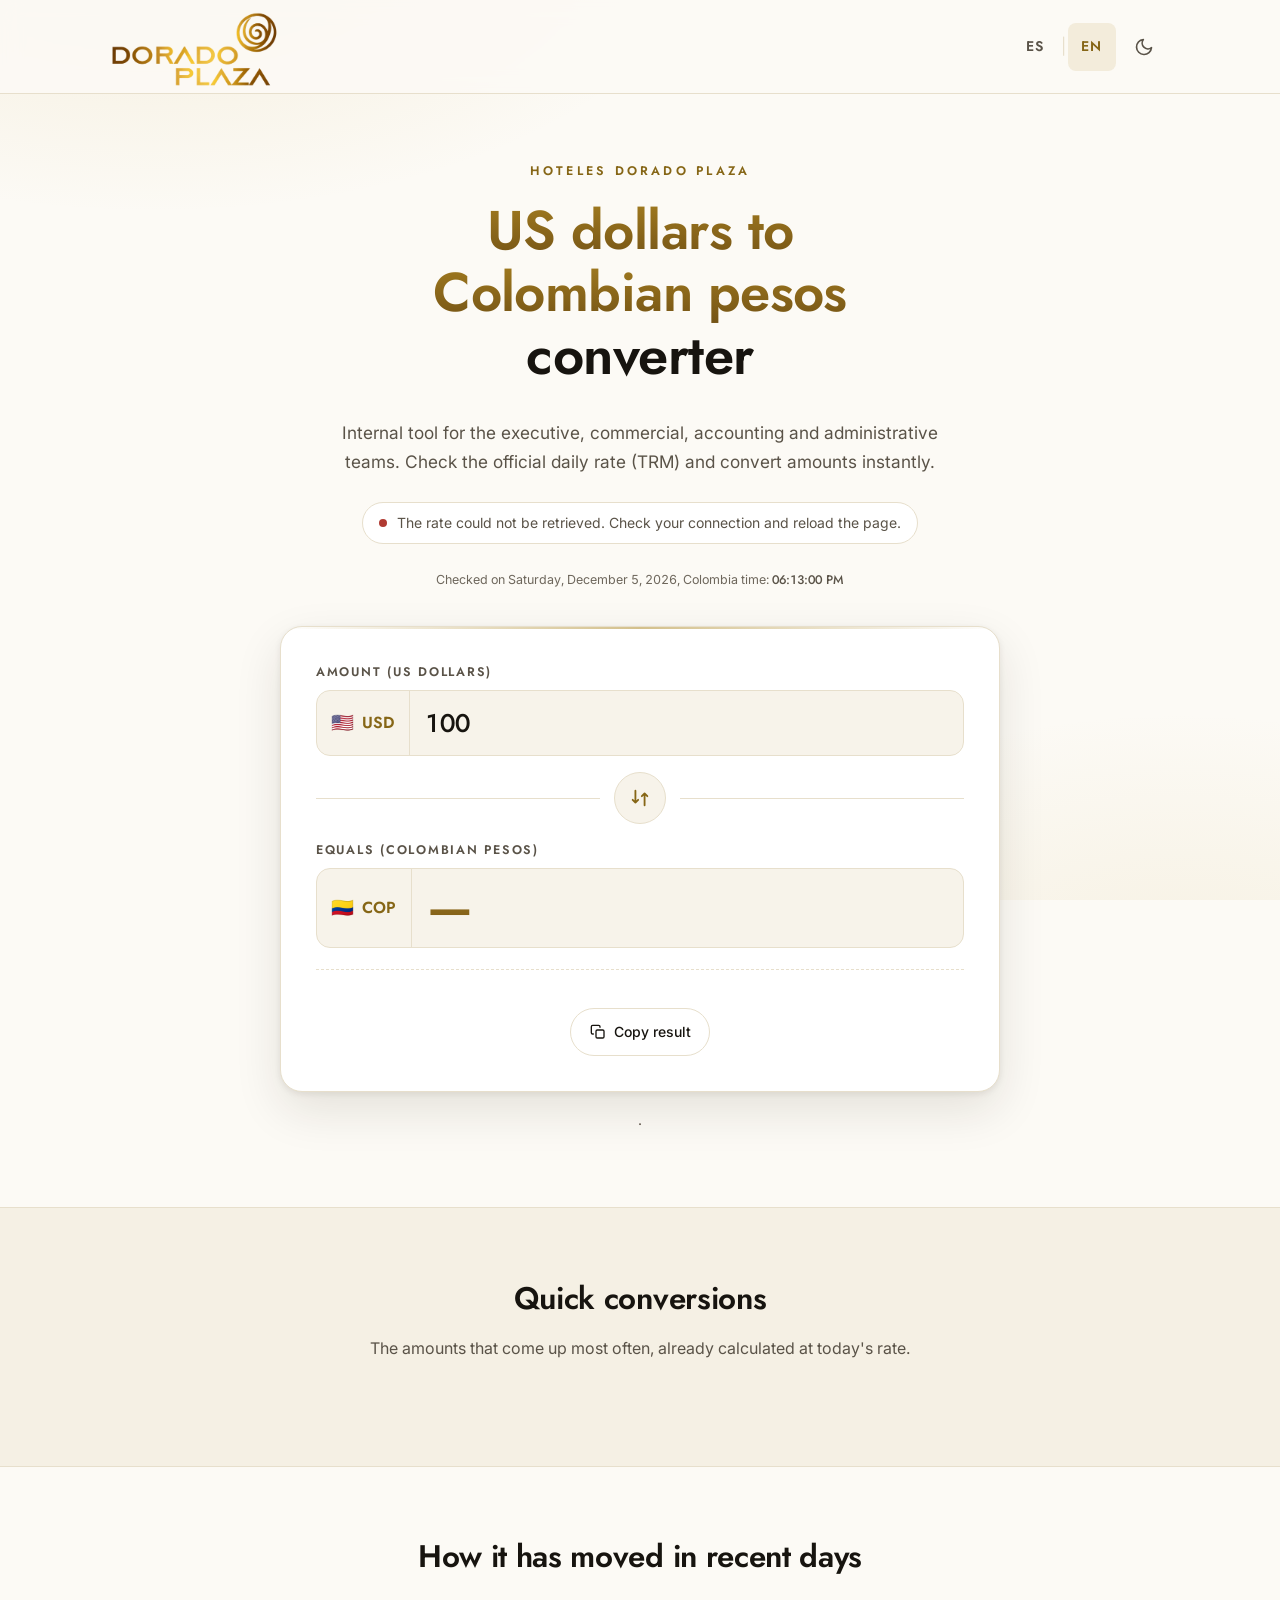
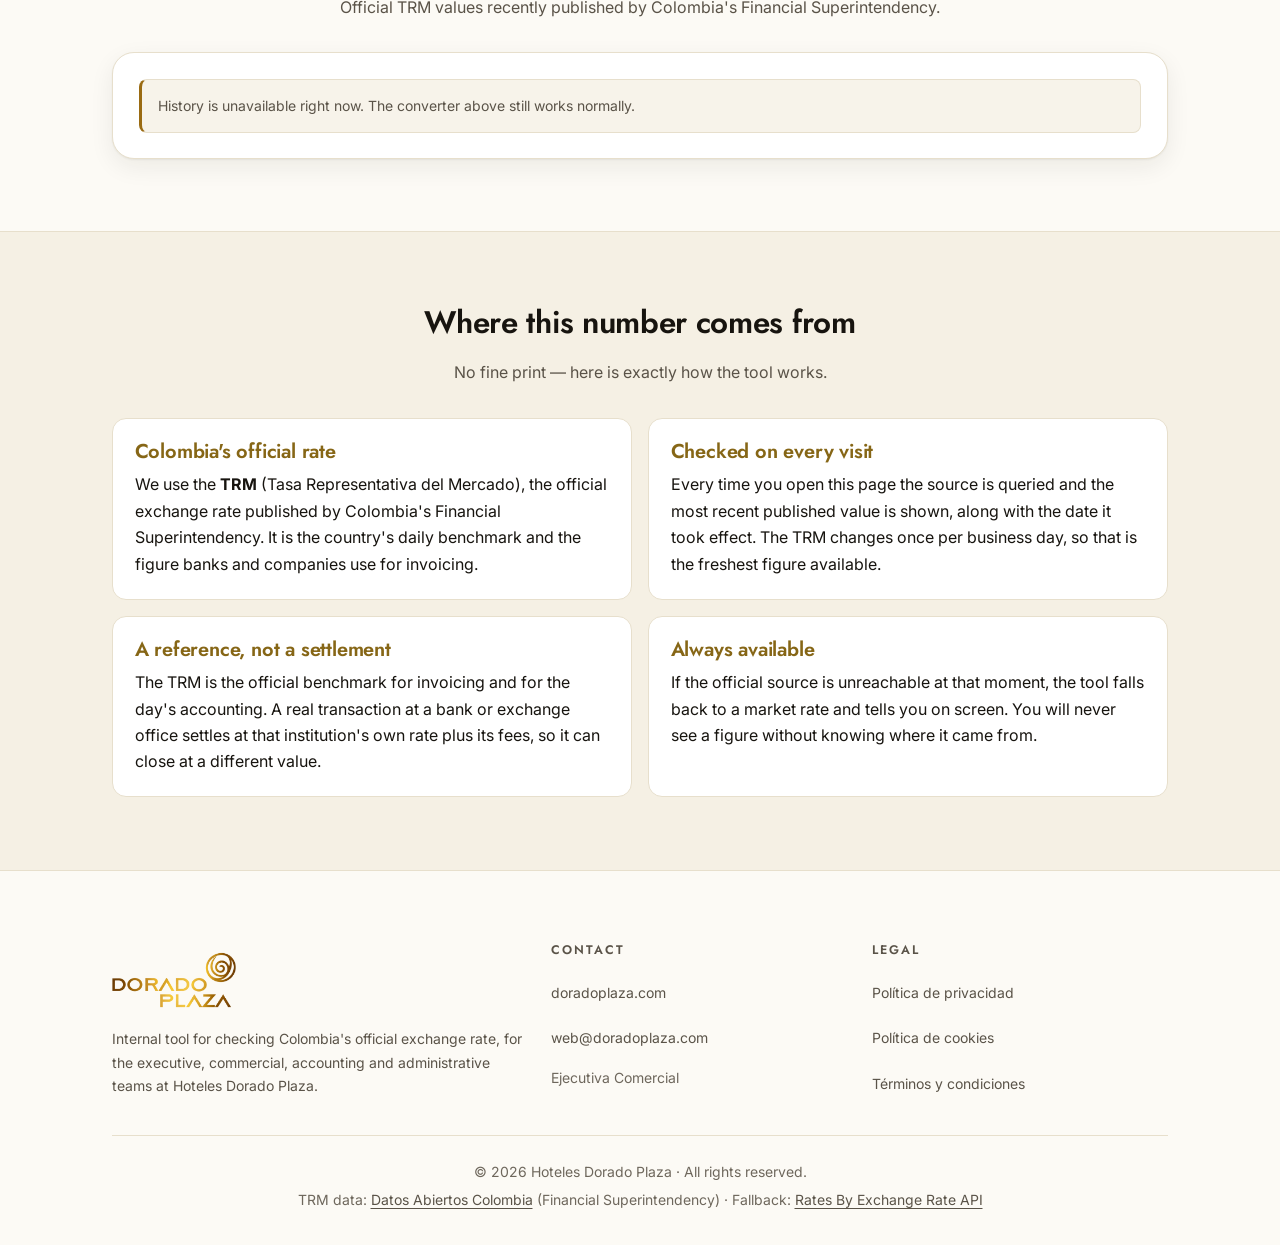
==== commit 472fdf80: "Aviso de ultima actualizacion, retirada de analitica y cierre de pendientes Aviso de ultima actualiz" ====
--- a/en/index.html
+++ b/en/index.html
@@ -22,15 +22,23 @@
 
   <!-- ===========================================================
        SEO — título, descripción y canonical
-       Ojo: el dominio final está {POR CONFIRMAR}. Mientras tanto se
-       usa la URL provisional de Cloudflare Pages. Cuando JX tenga el
-       dominio, hay que cambiarlo aquí, en en/index.html, en las
-       páginas legales, en sitemap.xml, robots.txt y llms.txt.
+       Dominio definitivo (9 sep 2026):
+         https://hotel.doradoplaza-convertidor.workers.dev/
+       Si algún día cambia, hay que cambiarlo aquí, en ../index.html,
+       en robots.txt y en el ejemplo de curl de _headers.
+
+       ⚠ ESTA WEB VA EN noindex A PROPÓSITO. Es una herramienta interna
+       del hotel y JX decidió que no aparezca en buscadores. Por eso el
+       meta robots de abajo dice "noindex", se retiraron sitemap.xml y
+       llms.txt, y robots.txt bloquea a los bots de IA.
+       El título, la descripción y el Open Graph SÍ se conservan: no
+       sirven para posicionar, sino para que el enlace se vea decente
+       cuando alguien del hotel lo comparte por chat o correo.
        =========================================================== -->
   <title>US Dollar to Colombian Peso Converter | Hoteles Dorado Plaza</title>
   <meta name="description" content="Check Colombia's official daily exchange rate (TRM) and convert US dollars to Colombian pesos. Internal tool by Hoteles Dorado Plaza for its executive, commercial and accounting teams.">
-  <link rel="canonical" href="https://convertidor-dorado-plaza.pages.dev/en/">
-  <meta name="robots" content="index, follow, max-snippet:-1, max-image-preview:large, max-video-preview:-1">
+  <link rel="canonical" href="https://hotel.doradoplaza-convertidor.workers.dev/en/">
+  <meta name="robots" content="noindex, follow">
   <meta name="author" content="Hoteles Dorado Plaza">
   <!-- El color de la barra del navegador en móvil. Arranca en blanco
        porque el tema claro es el primordial; el JS lo cambia si el
@@ -67,10 +75,9 @@
   </script>
 
   <!-- Idiomas: el x-default apunta al español porque es la versión prioritaria -->
-  <link rel="alternate" hreflang="es" href="https://convertidor-dorado-plaza.pages.dev/">
-  <link rel="alternate" hreflang="en" href="https://convertidor-dorado-plaza.pages.dev/en/">
-  <link rel="alternate" hreflang="x-default" href="https://convertidor-dorado-plaza.pages.dev/">
-  <link rel="sitemap" type="application/xml" href="../sitemap.xml">
+  <link rel="alternate" hreflang="es" href="https://hotel.doradoplaza-convertidor.workers.dev/">
+  <link rel="alternate" hreflang="en" href="https://hotel.doradoplaza-convertidor.workers.dev/en/">
+  <link rel="alternate" hreflang="x-default" href="https://hotel.doradoplaza-convertidor.workers.dev/">
 
   <!-- Open Graph — vista previa al compartir en WhatsApp, Facebook, etc.
        La URL de la imagen va ABSOLUTA: si es relativa, no se muestra. -->
@@ -80,8 +87,8 @@
   <meta property="og:locale:alternate" content="es_CO">
   <meta property="og:title" content="US Dollar to Colombian Peso Converter | Hoteles Dorado Plaza">
   <meta property="og:description" content="Colombia's official daily rate (TRM) and USD ⇄ COP conversion. Internal tool by Hoteles Dorado Plaza for its executive, commercial and accounting teams.">
-  <meta property="og:url" content="https://convertidor-dorado-plaza.pages.dev/en/">
-  <meta property="og:image" content="https://convertidor-dorado-plaza.pages.dev/img/og-convertidor-dolar-peso-dorado-plaza.webp">
+  <meta property="og:url" content="https://hotel.doradoplaza-convertidor.workers.dev/en/">
+  <meta property="og:image" content="https://hotel.doradoplaza-convertidor.workers.dev/img/og-convertidor-dolar-peso-dorado-plaza.webp">
   <meta property="og:image:width" content="1200">
   <meta property="og:image:height" content="630">
   <meta property="og:image:alt" content="US dollar to Colombian peso converter by Hoteles Dorado Plaza">
@@ -89,7 +96,7 @@
   <meta name="twitter:card" content="summary_large_image">
   <meta name="twitter:title" content="US Dollar to Colombian Peso Converter | Hoteles Dorado Plaza">
   <meta name="twitter:description" content="Colombia's official daily rate (TRM) and USD ⇄ COP conversion for the administrative teams at Hoteles Dorado Plaza.">
-  <meta name="twitter:image" content="https://convertidor-dorado-plaza.pages.dev/img/og-convertidor-dolar-peso-dorado-plaza.webp">
+  <meta name="twitter:image" content="https://hotel.doradoplaza-convertidor.workers.dev/img/og-convertidor-dolar-peso-dorado-plaza.webp">
 
   <!-- Geo tags: la cadena opera en Cartagena y Barranquilla, Colombia -->
   <meta name="geo.region" content="CO">
@@ -122,8 +129,8 @@
        Qué incluye: WebSite, la Organización (la cadena hotelera) y
        WebApplication (esto es una herramienta, no una tienda; por eso
        no lleva Product ni Offer).
-       Ojo: los datos marcados {POR CONFIRMAR} deben completarse antes
-       de publicar, nunca inventarse.
+       Los datos de la sociedad (legalName, taxID, address) se
+       completaron el 9 sep 2026 con registros publicos contrastados.
        =========================================================== -->
   <script type="application/ld+json">
   {
@@ -131,20 +138,29 @@
     "@graph": [
       {
         "@type": "WebSite",
-        "@id": "https://convertidor-dorado-plaza.pages.dev/en/#website",
-        "url": "https://convertidor-dorado-plaza.pages.dev/en/",
+        "@id": "https://hotel.doradoplaza-convertidor.workers.dev/en/#website",
+        "url": "https://hotel.doradoplaza-convertidor.workers.dev/en/",
         "name": "USD ⇄ COP Converter · Hoteles Dorado Plaza",
         "inLanguage": "en-US",
-        "publisher": { "@id": "https://convertidor-dorado-plaza.pages.dev/#organizacion" }
+        "publisher": { "@id": "https://hotel.doradoplaza-convertidor.workers.dev/#organizacion" }
       },
       {
         "@type": "Organization",
-        "@id": "https://convertidor-dorado-plaza.pages.dev/#organizacion",
+        "@id": "https://hotel.doradoplaza-convertidor.workers.dev/#organizacion",
         "name": "Hoteles Dorado Plaza",
+        "legalName": "Hoteles Dorado Plaza Colombia S.A.S.",
+        "taxID": "901.403.268-5",
         "url": "https://doradoplaza.com/",
-        "logo": "https://convertidor-dorado-plaza.pages.dev/img/logo-hoteles-dorado-plaza.webp",
+        "logo": "https://hotel.doradoplaza-convertidor.workers.dev/img/logo-hoteles-dorado-plaza.webp",
         "areaServed": "CO",
         "email": "web@doradoplaza.com",
+        "address": {
+          "@type": "PostalAddress",
+          "streetAddress": "Avenida San Martín (Carrera 2) N.º 4-41, Bocagrande",
+          "addressLocality": "Cartagena de Indias",
+          "addressRegion": "Bolívar",
+          "addressCountry": "CO"
+        },
         "contactPoint": {
           "@type": "ContactPoint",
           "contactType": "Ejecutiva Comercial",
@@ -155,15 +171,15 @@
       },
       {
         "@type": "WebApplication",
-        "@id": "https://convertidor-dorado-plaza.pages.dev/en/#app",
+        "@id": "https://hotel.doradoplaza-convertidor.workers.dev/en/#app",
         "name": "US dollar to Colombian peso converter",
-        "url": "https://convertidor-dorado-plaza.pages.dev/en/",
+        "url": "https://hotel.doradoplaza-convertidor.workers.dev/en/",
         "applicationCategory": "FinanceApplication",
         "operatingSystem": "All (web browser)",
         "inLanguage": ["es-CO", "en-US"],
         "isAccessibleForFree": true,
         "offers": { "@type": "Offer", "price": "0", "priceCurrency": "COP" },
-        "publisher": { "@id": "https://convertidor-dorado-plaza.pages.dev/#organizacion" }
+        "publisher": { "@id": "https://hotel.doradoplaza-convertidor.workers.dev/#organizacion" }
       }
     ]
   }
@@ -503,7 +519,7 @@
           <h2 id="pie-hotel">Contact</h2>
           <ul class="pie__lista">
             <li>
-              <a class="js-salida-hotel" href="https://doradoplaza.com/" target="_blank" rel="noopener">
+              <a href="https://doradoplaza.com/" target="_blank" rel="noopener">
                 doradoplaza.com
               </a>
             </li>
@@ -523,7 +539,6 @@
             <li><a href="../privacidad.html" lang="es">Política de privacidad</a></li>
             <li><a href="../cookies.html" lang="es">Política de cookies</a></li>
             <li><a href="../terminos.html" lang="es">Términos y condiciones</a></li>
-            <li><button class="pie__boton js-config-cookies" type="button">Cookie settings</button></li>
           </ul>
         </nav>
       </div>
@@ -540,24 +555,42 @@
   </footer>
 
   <!-- ===========================================================
-       BANNER DE COOKIES
-       Qué es: aviso de consentimiento con Aceptar y Rechazar del
-               mismo peso visual.
-       Función: cumplir la Resolución 32.126 de 2022 de la SIC —
-                en Colombia el consentimiento debe ser previo y
-                expreso. Google Analytics NO se carga hasta aceptar.
-       Depende de: #cookies en css/styles.css y de la función
-                   iniciarCookies() de js/script.js
+       AVISO DE ÚLTIMA ACTUALIZACIÓN
+       Qué es: el panel que entra por la derecha en cuanto llega la
+               tasa, con la fecha de vigencia, la hora exacta de la
+               consulta y una línea que confirma de dónde salió el dato.
+       Función: que quien abre esto para facturar tenga la confirmación
+                explícita de que no está mirando un dato de ayer.
+                Se cierra solo a los 10 segundos.
+       Depende de: .aviso-tasa en css/styles.css y de mostrarAviso()
+                   en js/script.js, que rellena los tres huecos de
+                   abajo y le pone la clase de la fuente.
+       Ojo: los tres <p> vacíos los escribe el JS. Van vacíos y no con
+            texto de ejemplo a propósito: si el JS fallara, es preferible
+            un panel que nunca aparece a uno con una fecha inventada.
+       Ojo 2: esto NO lleva role="status" ni aria-live. La píldora de
+            estado del hero ya anuncia lo mismo a los lectores de
+            pantalla; si este panel también lo anunciara, se oiría el
+            dato dos veces seguidas.
        =========================================================== -->
-  <aside class="cookies" id="cookies" aria-hidden="true" aria-label="Cookie notice">
-    <p class="cookies__texto">
-      We use analytics cookies to understand how this tool is used and improve it.
-      You can accept or decline: the converter works exactly the same either way.
-      Details in our <a href="../cookies.html" lang="es">cookie policy</a> (in Spanish).
-    </p>
-    <div class="cookies__botones">
-      <button class="cookies__btn" id="cookies-rechazar" type="button">Decline</button>
-      <button class="cookies__btn cookies__btn--ok" id="cookies-aceptar" type="button">Accept</button>
+  <aside class="aviso-tasa" id="aviso-tasa" aria-hidden="true"
+         aria-label="Rate last update notice">
+    <span class="aviso-tasa__barra" aria-hidden="true"></span>
+    <div class="aviso-tasa__fila">
+      <span class="aviso-tasa__punto" aria-hidden="true"></span>
+      <div class="aviso-tasa__cuerpo">
+        <p class="aviso-tasa__titulo">Last update</p>
+        <p class="aviso-tasa__fecha" id="aviso-tasa-fecha"></p>
+        <p class="aviso-tasa__hora"  id="aviso-tasa-hora"></p>
+        <p class="aviso-tasa__nota"  id="aviso-tasa-nota"></p>
+      </div>
+      <button class="aviso-tasa__cerrar" id="aviso-tasa-cerrar" type="button"
+              aria-label="Dismiss the update notice">
+        <svg viewBox="0 0 24 24" fill="none" stroke="currentColor" stroke-width="2.5"
+             stroke-linecap="round" aria-hidden="true">
+          <path d="M18 6 6 18M6 6l12 12"></path>
+        </svg>
+      </button>
     </div>
   </aside>
 
--- a/css/styles.css
+++ b/css/styles.css
@@ -677,41 +677,110 @@
 .pie__legal p { margin: 0 0 .35rem; }
 .pie__fuente a { color: var(--texto-suave); }
 
-/* ===========================================================
-   BANNER DE COOKIES
-   Qué es: aviso inferior con Aceptar y Rechazar del mismo peso.
-   Función: cumplir la Resolución 32.126 de 2022 de la SIC — en
-            Colombia el consentimiento debe ser previo y expreso.
-   Depende de: js/script.js (clase .is-visible y guardado en
-               localStorage). GA4 NO carga hasta que se acepte.
-   =========================================================== */
-.cookies {
-  position: fixed; z-index: 90;
+/* Aquí vivía el BANNER DE COOKIES (.cookies*). Se retiró el 9 sep 2026
+   junto con Google Analytics: sin analítica no se recoge ningún dato,
+   así que no hay consentimiento que pedir. Ver el bloque 7 de
+   js/script.js. Si algún día vuelve la analítica, el banner tiene que
+   volver con ella: son inseparables. */
+
+/* ===========================================================
+   AVISO DE ÚLTIMA ACTUALIZACIÓN
+   Qué es: el panel que entra por la derecha en cuanto llega la tasa,
+           con la fecha de vigencia, la hora exacta de consulta y una
+           línea que confirma que ese es el dato más reciente.
+   Función: que quien abre la herramienta para facturar tenga la
+            confirmación explícita de que no está mirando un dato viejo.
+   Se va solo a los 10 segundos (CFG.AVISO_MS en js/script.js).
+   Depende de: #aviso-tasa en index.html y en/index.html, y de
+               mostrarAviso() en js/script.js, que le pone .is-visible
+               y una de las clases de fuente (.is-ok / .is-respaldo /
+               .is-stale), igual que la píldora de estado.
+   Ojo: NO es una región aria-live. La píldora de estado ya anuncia el
+        mismo dato a los lectores de pantalla; si este panel también lo
+        anunciara, se oiría dos veces seguidas.
+   Colocación: en móvil entra desde arriba y ocupa el ancho; desde
+        700px se va a la derecha, que es donde lo pidió JX.
+   =========================================================== */
+.aviso-tasa {
+  position: fixed; z-index: 80;   /* por encima de la cabecera sticky (60) */
   left: 1rem; right: 1rem;
-  bottom: calc(1rem + env(safe-area-inset-bottom));
-  max-width: 620px; margin-inline: auto;
+  top: calc(env(safe-area-inset-top) + 64px + .75rem);  /* 64px = alto de la cabecera */
   background: var(--superficie);
   border: 1px solid var(--borde);
-  border-radius: var(--r-grande);
+  border-radius: var(--r-medio);
   box-shadow: var(--sombra-alta);
-  padding: 1.15rem;
-  transform: translateY(150%);
-  transition: transform 280ms cubic-bezier(.4,0,.2,1);
+  padding: .9rem 1rem;
+  overflow: hidden;   /* recorta la barra de cuenta atrás a las esquinas */
+  opacity: 0;
+  transform: translateY(-130%);
+  transition: transform 280ms cubic-bezier(.4,0,.2,1),
+              opacity   280ms cubic-bezier(.4,0,.2,1);
   visibility: hidden;
 }
-.cookies.is-visible { transform: translateY(0); visibility: visible; }
-.cookies__texto { font-size: var(--t-chico); color: var(--texto-suave); margin-bottom: 1rem; }
-.cookies__botones { display: grid; grid-template-columns: 1fr 1fr; gap: .6rem; }
-/* Los dos botones tienen exactamente el mismo tamaño y peso visual:
-   la norma prohíbe esconder el "Rechazar". */
-.cookies__btn {
-  min-height: 48px; padding: .7rem 1rem;
-  border-radius: 999px; cursor: pointer;
-  font-family: var(--font-texto); font-size: var(--t-chico); font-weight: 600;
-  border: 1px solid var(--borde); background: var(--superficie-2); color: var(--texto);
-  transition: border-color var(--transicion), background var(--transicion);
-}
-.cookies__btn--ok { background: var(--oro); border-color: var(--oro); color: var(--sobre-oro); }
+.aviso-tasa.is-visible { opacity: 1; transform: translateY(0); visibility: visible; }
+
+/* Barra de cuenta atrás: el mismo filete dorado de la tarjeta del
+   conversor, encogiéndose durante los 10 segundos. No es decoración:
+   dice que el aviso se va a ir solo, para que nadie lo busque después. */
+.aviso-tasa__barra {
+  position: absolute; inset: 0 0 auto 0; height: 2px;
+  background: linear-gradient(90deg, transparent, var(--oro), transparent);
+  opacity: .55;
+  transform-origin: left center;
+}
+.aviso-tasa.is-visible .aviso-tasa__barra { animation: aviso-cuenta 10s linear forwards; }
+/* Con el puntero encima o el foco dentro se congela, igual que el
+   temporizador de js/script.js. Si no, el aviso se cerraría en la cara
+   de quien lo está leyendo o tabulando. */
+.aviso-tasa.is-pausa .aviso-tasa__barra { animation-play-state: paused; }
+@keyframes aviso-cuenta { from { transform: scaleX(1); } to { transform: scaleX(0); } }
+
+.aviso-tasa__fila { display: flex; align-items: flex-start; gap: .65rem; }
+/* Punto de color: mismo código que la píldora de estado, para que verde
+   siga significando "oficial" y ámbar "respaldo" en toda la página. */
+.aviso-tasa__punto {
+  width: 8px; height: 8px; border-radius: 50%; flex-shrink: 0;
+  margin-top: .45rem;
+  background: var(--texto-tenue);
+}
+.aviso-tasa.is-ok       .aviso-tasa__punto { background: var(--ok); }
+.aviso-tasa.is-respaldo .aviso-tasa__punto { background: var(--alerta); }
+.aviso-tasa.is-stale    .aviso-tasa__punto { background: var(--alerta); }
+
+.aviso-tasa__cuerpo { flex: 1; min-width: 0; }
+.aviso-tasa__titulo {
+  margin: 0 0 .15rem;
+  font-family: var(--font-titulo);
+  font-size: var(--t-mini); font-weight: 600;
+  letter-spacing: .14em; text-transform: uppercase;
+  color: var(--oro-texto);
+}
+.aviso-tasa__fecha {
+  margin: 0; font-size: var(--t-chico); font-weight: 500;
+  color: var(--texto); line-height: 1.4;
+}
+.aviso-tasa__hora {
+  margin: .1rem 0 0; font-size: var(--t-chico);
+  color: var(--texto-suave);
+  font-family: var(--font-num); font-variant-numeric: tabular-nums;
+}
+.aviso-tasa__nota {
+  margin: .45rem 0 0; font-size: var(--t-mini);
+  color: var(--texto-tenue); line-height: 1.45;
+}
+
+/* Botón de cerrar: 44px de área táctil (el mínimo accesible) con el
+   icono pequeño dentro. El margen negativo recupera el aire visual sin
+   encoger la zona que se puede tocar. */
+.aviso-tasa__cerrar {
+  width: 44px; height: 44px; flex-shrink: 0;
+  margin: -.55rem -.55rem 0 0;
+  display: grid; place-items: center;
+  background: transparent; border: 0; border-radius: 50%;
+  color: var(--texto-tenue); cursor: pointer;
+  transition: color var(--transicion), background var(--transicion);
+}
+.aviso-tasa__cerrar svg { width: 14px; height: 14px; }
 
 /* ===========================================================
    PÁGINAS DE TEXTO (legales y 404)
@@ -759,7 +828,7 @@
   .btn-principal:hover { filter: brightness(1.06); }
   .pie__lista a:hover, .pie__boton:hover { color: var(--oro-texto); }
   .equivalencia:hover { border-color: var(--oro); }
-  .cookies__btn:hover { border-color: var(--oro); }
+  .aviso-tasa__cerrar:hover { color: var(--texto); background: var(--superficie-2); }
 }
 
 /* ===========================================================
@@ -782,8 +851,6 @@
 /* Tablet pequeña en adelante: equivalencias en 3 columnas */
 @media (min-width: 600px) {
   .equivalencias { grid-template-columns: repeat(3, minmax(0, 1fr)); }
-  .cookies__botones { grid-template-columns: auto auto; justify-content: flex-end; }
-  .cookies__btn { min-width: 150px; }
 }
 
 /* Tablet: información en 2 columnas y pie en 2 columnas */
@@ -791,6 +858,15 @@
   .info { grid-template-columns: repeat(2, minmax(0, 1fr)); }
   .historial__lista { grid-template-columns: repeat(2, minmax(0, 1fr)); column-gap: 2rem; }
   .pie__grid { grid-template-columns: 1.4fr 1fr 1fr; }
+
+  /* El aviso se va a la derecha (donde lo pidió JX) y entra deslizándose
+     desde fuera de la pantalla, no desde arriba como en móvil. */
+  .aviso-tasa {
+    left: auto; right: 1.25rem;
+    width: 340px;
+    transform: translateX(120%);
+  }
+  .aviso-tasa.is-visible { transform: translateX(0); }
 }
 
 /* Escritorio: equivalencias en 4 columnas */
@@ -820,7 +896,6 @@
   .tarjeta { padding: 1rem; border-radius: var(--r-medio); }
   .equivalencias { gap: .5rem; }
   .equivalencia { padding: .75rem .5rem; }
-  .cookies { left: .6rem; right: .6rem; padding: 1rem; }
 
   /* Cabecera en pantallas de 320px (iPhone SE y gama baja antigua).
      Con el logo a 148px, los dos idiomas a 48px y el botón de tema a
@@ -831,6 +906,9 @@
   .idioma__link { min-width: 42px; min-height: 44px; }
   .btn-tema { width: 44px; height: 44px; }
   .cabecera__fila { gap: .5rem; }
+
+  /* El aviso se pega un poco más a los bordes para ganar ancho útil */
+  .aviso-tasa { left: .6rem; right: .6rem; padding: .8rem .85rem; }
 }
 
 /* ===========================================================
@@ -845,6 +923,11 @@
     animation-iteration-count: 1 !important;
     transition-duration: .001ms !important;
   }
+  /* La barra de cuenta atrás se retira del todo. Con la regla de arriba
+     su animación duraría .001ms, así que se vería desaparecer de golpe
+     y quedaría un filete a medias sin significado. El aviso sigue
+     cerrándose a los 10 s: ese temporizador está en el JS. */
+  .aviso-tasa__barra { display: none; }
 }
 
 /* ===========================================================
@@ -856,7 +939,8 @@
   /* Se imprime siempre en claro, aunque la pantalla esté en tema oscuro:
      nadie quiere gastar un cartucho entero en un fondo negro. */
   body { background: #fff !important; color: #000 !important; background-image: none !important; }
-  .cabecera, .cookies, .pie__lista, .btn-sec, .btn-invertir, .btn-tema { display: none; }
+  .cabecera, .pie__lista, .btn-sec, .btn-invertir, .btn-tema,
+  .aviso-tasa { display: none; }
   .tarjeta, .historial__caja { box-shadow: none; border: 1px solid #999; }
   .campo__salida, .hero h1 em, .error404__codigo {
     -webkit-text-fill-color: #000; color: #000; background: none;
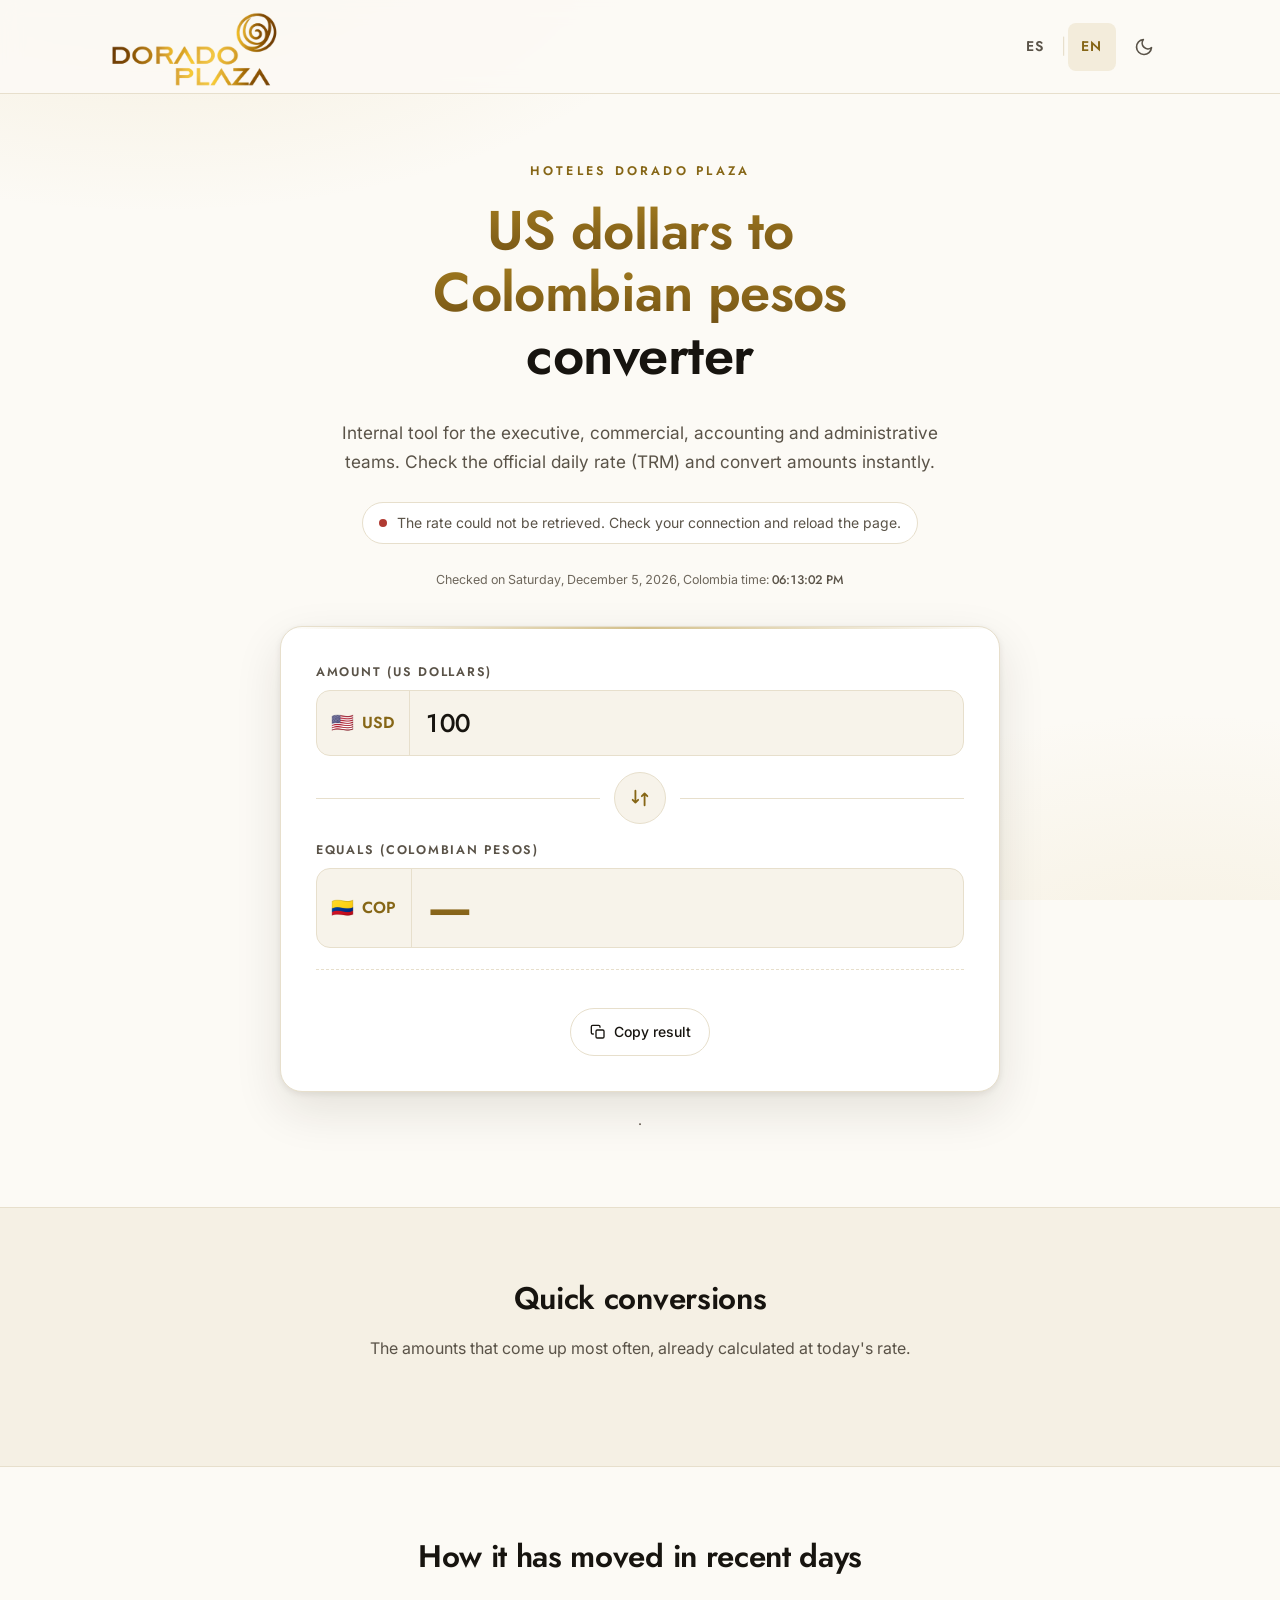
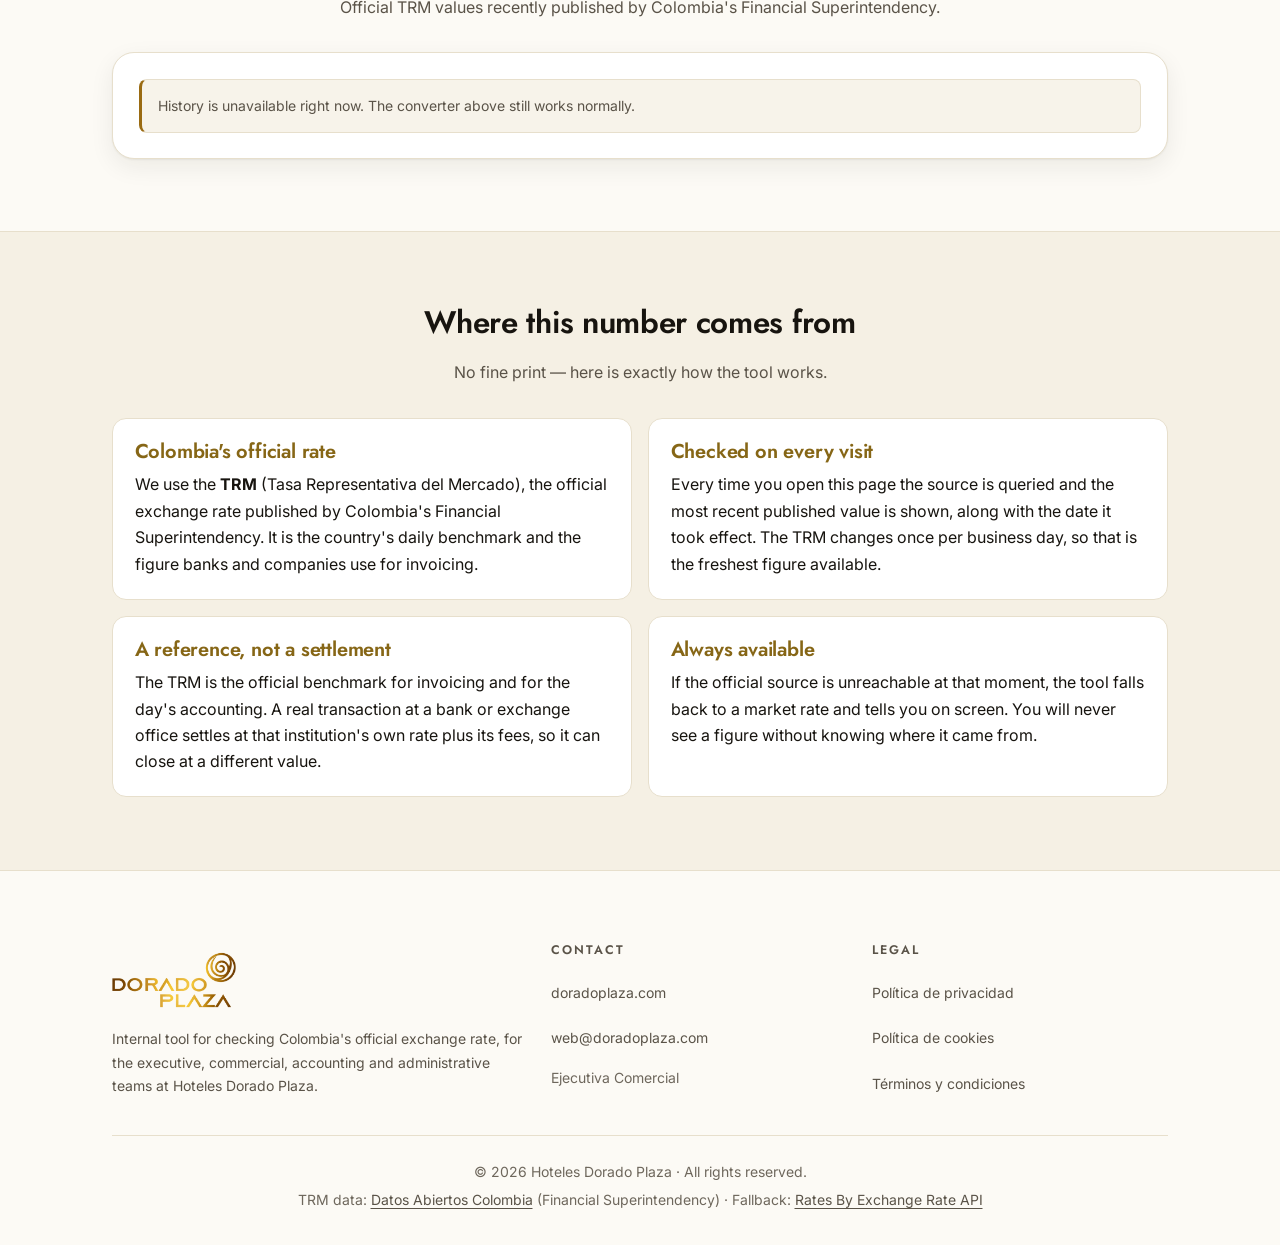
==== commit fcb3bcc1: "Corrige el canal de proteccion de datos y ratifica los datos de la sociedad JX aporto la politica de" ====
--- a/en/index.html
+++ b/en/index.html
@@ -156,18 +156,27 @@
         "email": "web@doradoplaza.com",
         "address": {
           "@type": "PostalAddress",
-          "streetAddress": "Avenida San Martín (Carrera 2) N.º 4-41, Bocagrande",
+          "streetAddress": "Cra. 2 Av. San Martín No. 4-41, Barrio Bocagrande",
           "addressLocality": "Cartagena de Indias",
           "addressRegion": "Bolívar",
           "addressCountry": "CO"
         },
-        "contactPoint": {
-          "@type": "ContactPoint",
-          "contactType": "Ejecutiva Comercial",
-          "email": "web@doradoplaza.com",
-          "areaServed": "CO",
-          "availableLanguage": ["es", "en"]
-        }
+        "contactPoint": [
+          {
+            "@type": "ContactPoint",
+            "contactType": "Ejecutiva Comercial",
+            "email": "web@doradoplaza.com",
+            "areaServed": "CO",
+            "availableLanguage": ["es", "en"]
+          },
+          {
+            "@type": "ContactPoint",
+            "contactType": "Protección de datos personales",
+            "email": "syncrono@doradoplaza.com",
+            "areaServed": "CO",
+            "availableLanguage": ["es"]
+          }
+        ]
       },
       {
         "@type": "WebApplication",
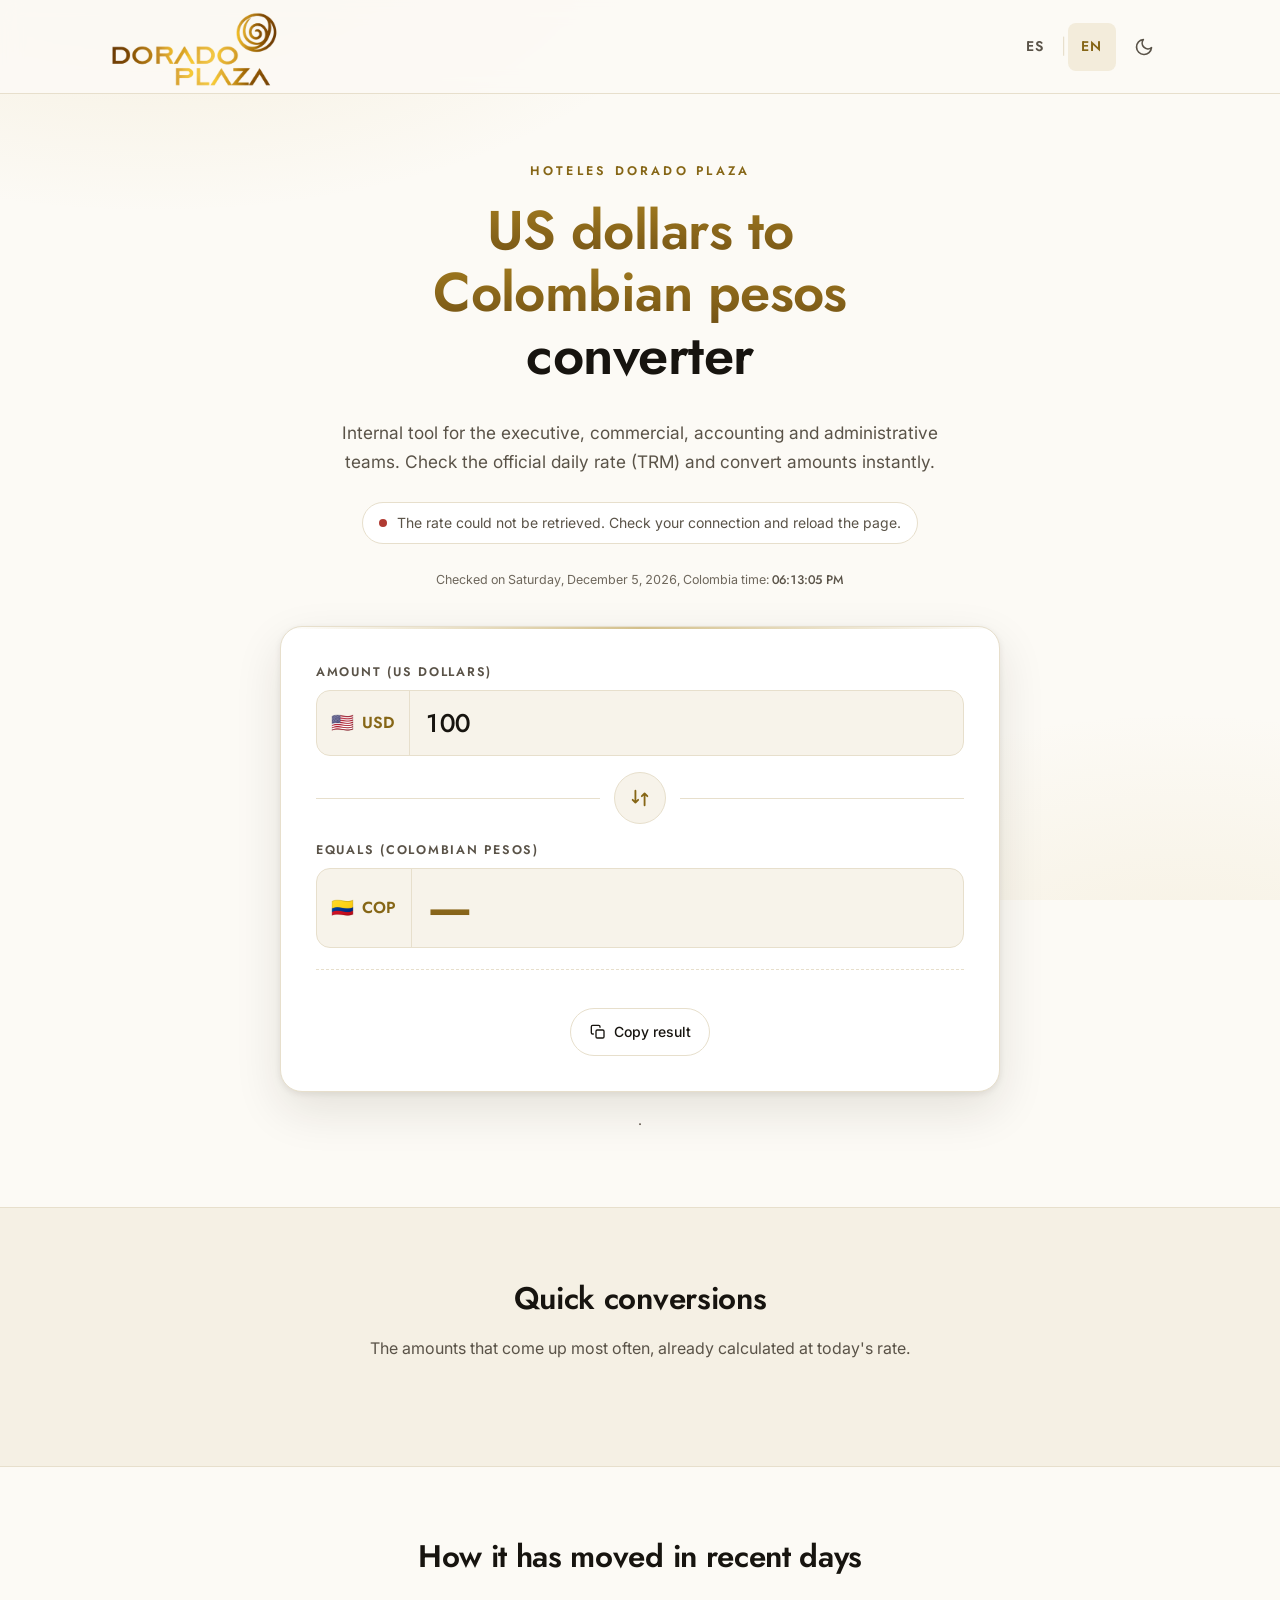
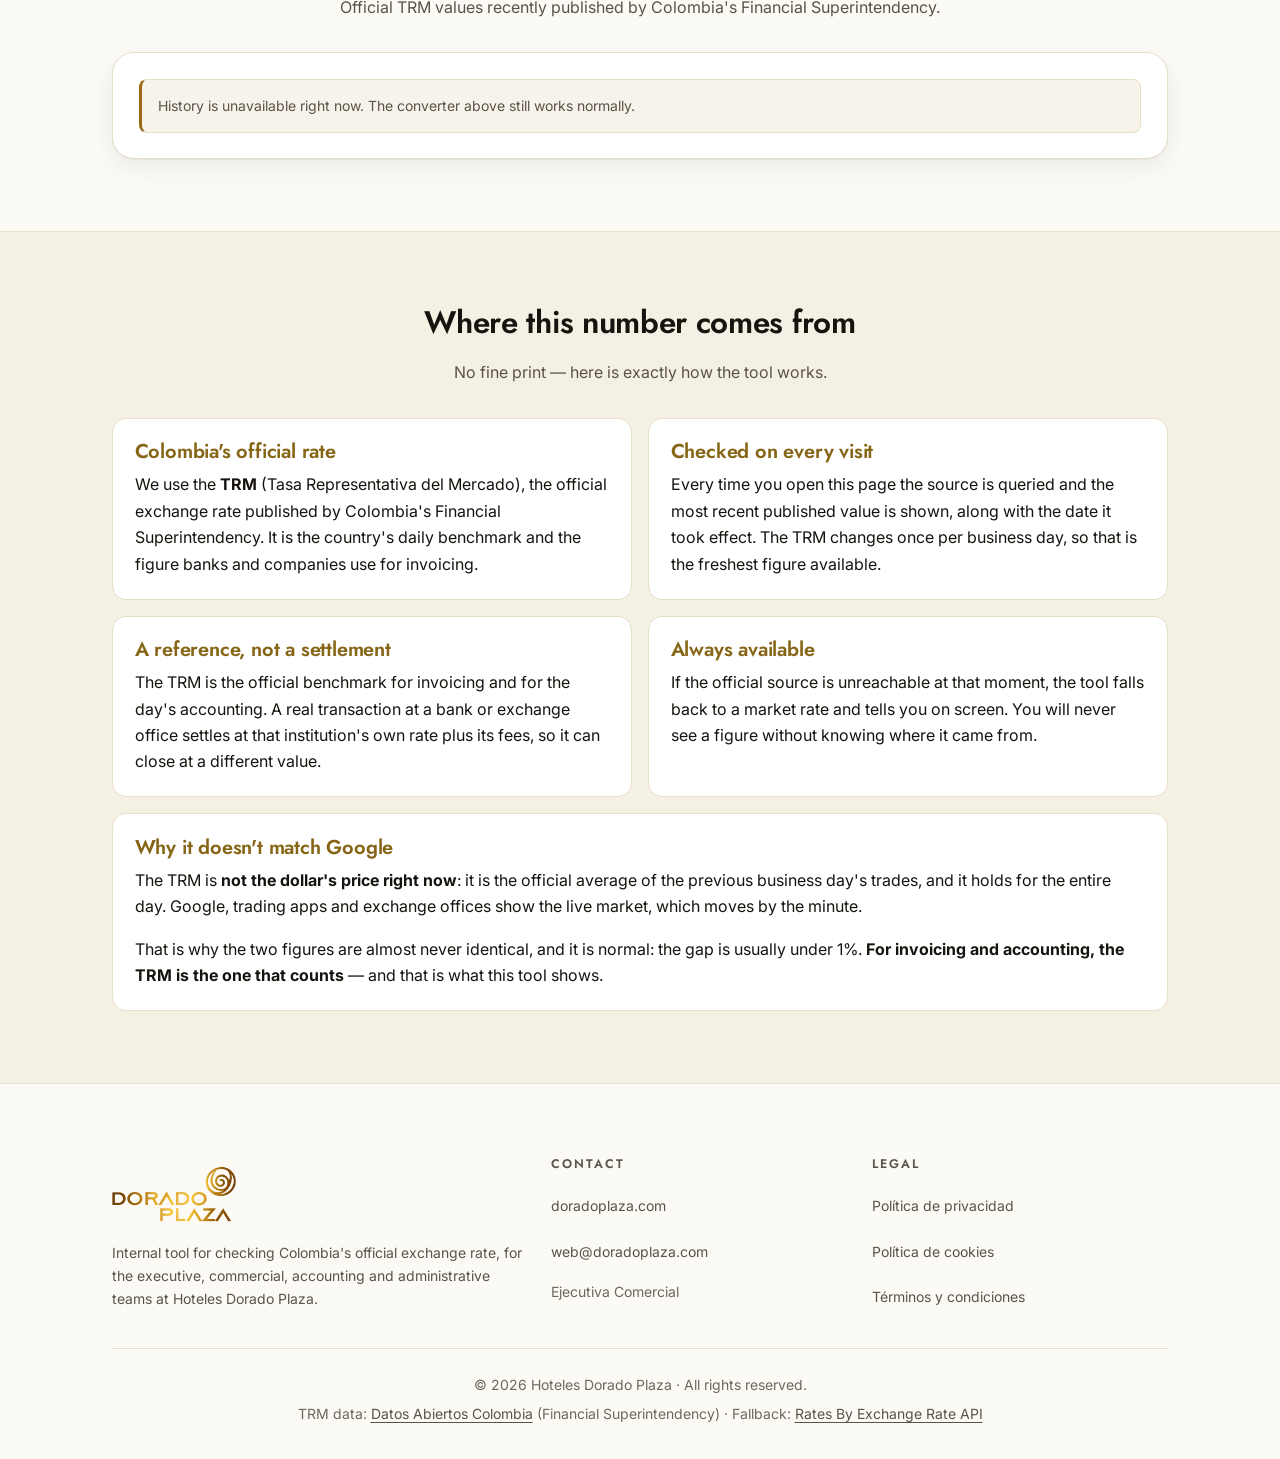
==== commit af065772: "Explica en la web por que la TRM no coincide con Google JX comparo la web con Google y vio cifras di" ====
--- a/en/index.html
+++ b/en/index.html
@@ -483,6 +483,24 @@
               where it came from.
             </p>
           </article>
+
+          <!-- Esta tarjeta ocupa el ancho completo desde 700px (.info__tarjeta--ancha).
+               Va aparte y al final porque responde la duda más frecuente: alguien
+               compara con Google, ve otra cifra y cree que la herramienta falla. -->
+          <article class="info__tarjeta info__tarjeta--ancha">
+            <h3>Why it doesn't match Google</h3>
+            <p>
+              The TRM is <strong>not the dollar's price right now</strong>: it is the official
+              average of the previous business day's trades, and it holds for the entire day.
+              Google, trading apps and exchange offices show the live market, which moves by
+              the minute.
+            </p>
+            <p>
+              That is why the two figures are almost never identical, and it is normal: the gap
+              is usually under 1%. <strong>For invoicing and accounting, the TRM is the one that
+              counts</strong> — and that is what this tool shows.
+            </p>
+          </article>
         </div>
       </div>
     </section>
--- a/css/styles.css
+++ b/css/styles.css
@@ -530,7 +530,6 @@
 
 /* Referencias inversas bajo el conversor (1 USD = … / 1 COP = …) */
 .referencias { text-align: center; margin-top: 1.25rem; }
-.dato-pendiente { color: var(--texto-tenue); }
 
 /* ===========================================================
    EQUIVALENCIAS RÁPIDAS
@@ -628,11 +627,16 @@
 }
 .info__tarjeta h3 { color: var(--oro-texto); margin-bottom: .5rem; }
 .info__tarjeta p:last-child { margin-bottom: 0; }
+/* Tarjeta a todo el ancho de la rejilla. Existe por dos motivos: las
+   tarjetas de esta sección son 5 y en 2 columnas la última quedaría
+   suelta con un hueco al lado, y además esa última ("Por qué no coincide
+   con Google") responde la duda más frecuente y merece destacarse.
+   En móvil la rejilla ya es de una columna, así que aquí no cambia nada. */
+.info__tarjeta--ancha { grid-column: 1 / -1; }
 
 /* ===========================================================
    PIE DE PÁGINA
-   Qué es: enlaces legales, enlace a la web del hotel, aviso de
-           copyright y acceso a la configuración de cookies.
+   Qué es: enlaces legales, contacto del hotel y aviso de copyright.
    Función: cerrar el sitio con lo obligatorio y lo institucional.
    Ojo: esta página NO lleva crédito de JX Company — lo pidió JX
         expresamente para este proyecto.
@@ -794,7 +798,13 @@
 .texto__contenido ul { padding-left: 1.15rem; color: var(--texto-suave); }
 .texto__contenido li { margin-bottom: .45rem; }
 .texto__meta { color: var(--texto-tenue); font-size: var(--t-chico); }
-.marcador { color: var(--alerta); font-weight: 600; }  /* resalta {POR CONFIRMAR} */
+
+/* Aquí vivían .marcador y .dato-pendiente, que resaltaban en ámbar los
+   marcadores de dato pendiente de las páginas legales y del pie. Se
+   retiraron el 9 sep 2026: ya no queda ningún dato pendiente en el
+   proyecto, así que eran reglas que no se aplicaban a nada.
+   (El texto del marcador no se escribe aquí a propósito: buscarlo en el
+   proyecto es la forma de comprobar que no queda ninguno de verdad.) */
 
 .error404 { text-align: center; padding: calc(var(--seccion) * 1.3) 0; }
 .error404__codigo {
